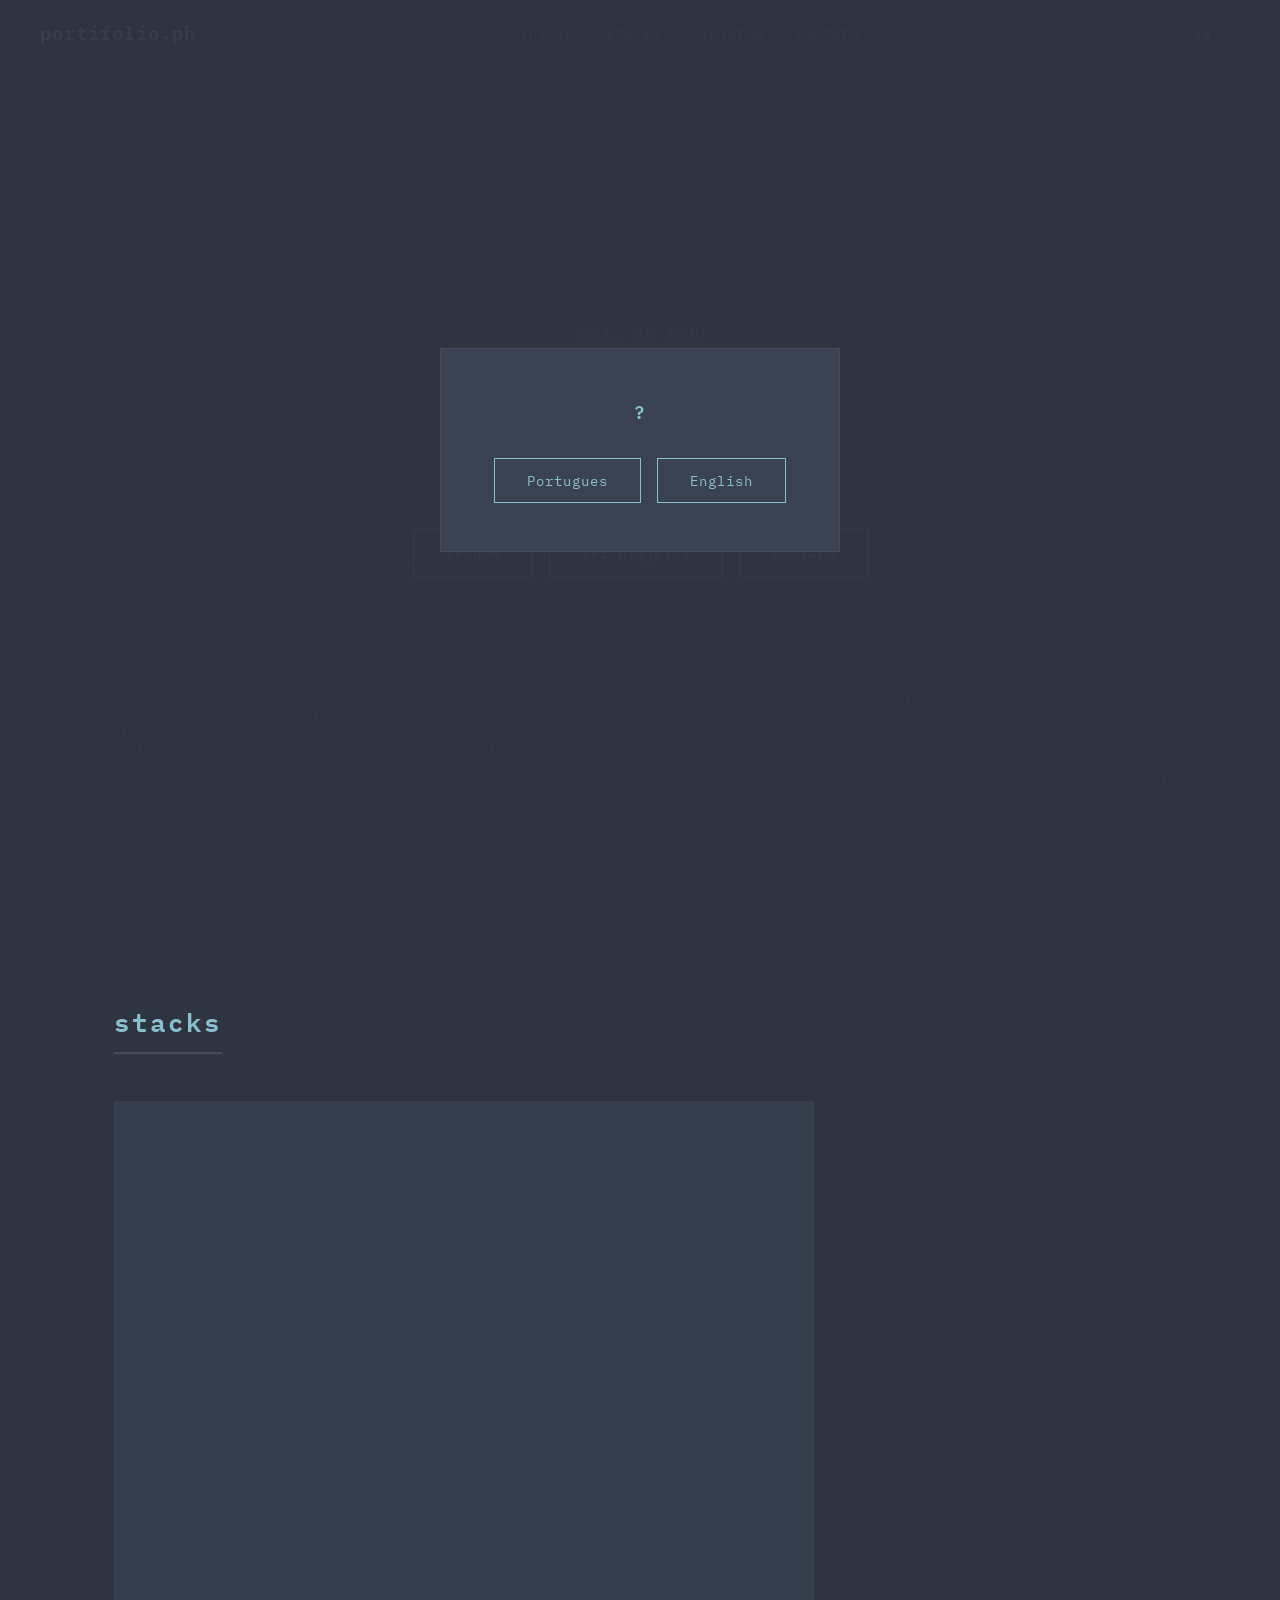
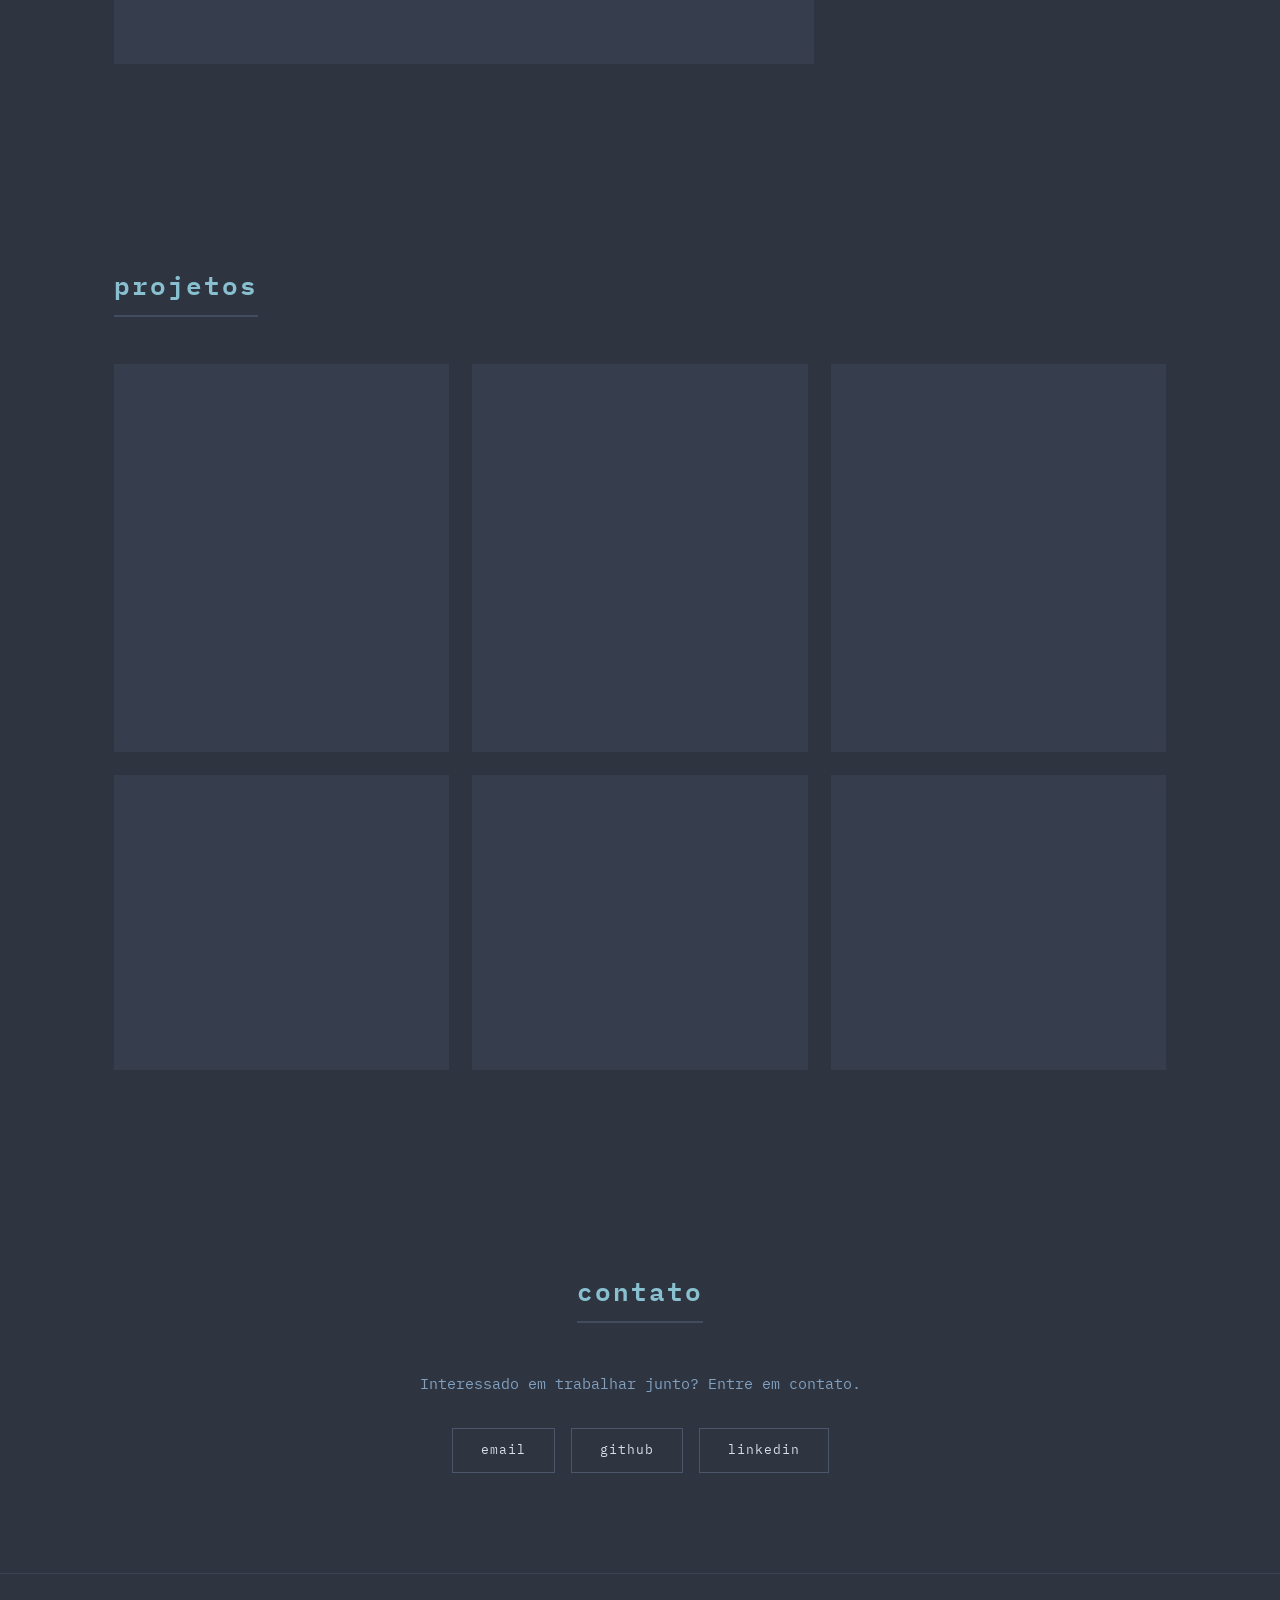
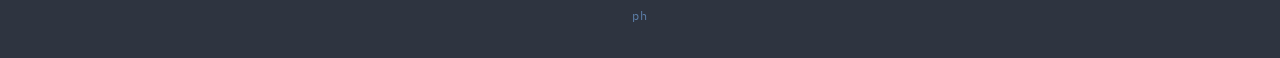
==== index.html @ a9848be0 "Primeiro Commit" ====
<!DOCTYPE html>
<html lang="pt-BR">
<head>
    <meta charset="UTF-8">
    <meta name="viewport" content="width=device-width, initial-scale=1.0">
    <link rel="icon" href="assets/iconeSite.svg" type="image/x-icon">
    <title>ph</title>

    <!-- Fonte quadrada - IBM Plex Mono -->
    <link rel="preconnect" href="https://fonts.googleapis.com">
    <link rel="preconnect" href="https://fonts.gstatic.com" crossorigin>
    <link href="https://fonts.googleapis.com/css2?family=IBM+Plex+Mono:wght@300;400;500;600;700&display=swap" rel="stylesheet">

    <!-- Font Awesome para icones -->
    <link rel="stylesheet" href="https://cdnjs.cloudflare.com/ajax/libs/font-awesome/6.4.0/css/all.min.css">

    <link rel="stylesheet" href="style/style.css">
</head>
<body>

    <!-- Popup de selecao de idioma -->
    <div class="lang-popup" id="langPopup">
        <div class="lang-popup-content">
            <h2 class="lang-popup-title">?</h2>
            <div class="lang-popup-buttons">
                <button class="lang-btn" id="langPt">Portugues</button>
                <button class="lang-btn" id="langEn">English</button>
            </div>
        </div>
    </div>

    <!-- Navegacao fixa no topo -->
    <nav class="navbar" id="navbar">
        <div class="nav-brand">portifolio.ph</div>
        <ul class="nav-links">
            <li><a href="#hero" data-i18n="navHome">Inicio</a></li>
            <li><a href="#about" data-i18n="navAbout">Stacks</a></li>
            <li><a href="#projects" data-i18n="navProjects">Projetos</a></li>
            <li><a href="#contact" data-i18n="navContact">Contato</a></li>
        </ul>
        <button class="lang-toggle" id="langToggle" aria-label="Mudar idioma">
            <span id="langToggleText">EN</span>
        </button>
        <button class="nav-toggle" id="navToggle" aria-label="Menu">
            <span></span>
            <span></span>
            <span></span>
        </button>
    </nav>

    <!-- Secao Hero / Apresentacao -->
    <section class="hero" id="hero">
        <!-- Overlay escuro que cobre apenas o hero e desaparece ao rolar -->
        <div class="hero-overlay" id="heroOverlay"></div>
        <div class="hero-content">
            <p class="hero-greeting" data-i18n="heroGreeting">Ola, eu sou</p>
            <h1 class="hero-name" data-text="Paulo Medeiros">
                <span class="hero-name-text" id="heroNameText"></span>
                <span class="hero-cursor" aria-hidden="true"></span>
            </h1>
            <p class="hero-role" data-i18n="heroRole">Desenvolvedor Full Stack</p>
            <div class="hero-actions">
                <a href="#contact" class="hero-cta" data-i18n="heroResume">Resume</a>
                <a href="#projects" class="hero-cta" data-i18n="heroProjects">Ver Projetos</a>
                <a href="#contact" class="hero-cta" data-i18n="heroContact">Contato</a>
            </div>
        </div>
    </section>

    <!-- Secao Stacks -->
    <section class="section about" id="about">
        <div class="container">
            <h2 class="section-title" data-i18n="sectionStacks">Stacks</h2>
            <div class="about-content">
                <p data-i18n="aboutText">
                    Stacks e tecnologias que domino e utilizo frequentemente em meus projetos, abrangendo desde linguagens de programacao e frameworks ate ferramentas de desenvolvimento e bancos de dados.
                </p>
                <div class="skills">
                        <div class="skill-category">
                            <h3 class="skill-category-title" data-i18n="catLanguages">Linguagens</h3>
                            <span class="skill-tag"><i class="fab fa-html5"></i> HTML</span>
                            <span class="skill-tag"><i class="fab fa-css3-alt"></i> CSS</span>
                            <span class="skill-tag"><i class="fab fa-js"></i> JavaScript</span>
                            <span class="skill-tag"><i class="fab fa-rust"></i> Rust</span>
                        </div>
                        <div class="skill-category">
                            <h3 class="skill-category-title" data-i18n="catFrameworks">Frameworks</h3>
                            <span class="skill-tag"><i class="fab fa-react"></i> React</span>
                            <span class="skill-tag"><i class="fas fa-gear"></i> Tauri</span>
                            <span class="skill-tag"><i class="fas fa-wind"></i> Tailwind CSS</span>
                        </div>
                        <div class="skill-category">
                            <h3 class="skill-category-title" data-i18n="catFeatures">Funcionalidades</h3>
                            <span class="skill-tag"><i class="fab fa-git"></i> Git</span>
                            <span class="skill-tag"><i class="fas fa-network-wired"></i> REST APIs</span>
                        </div>
                        <div class="skill-category">
                            <h3 class="skill-category-title" data-i18n="catDatabases">Databases</h3>
                            <span class="skill-tag"><i class="fas fa-database"></i> SQL</span>
                            <span class="skill-tag"><i class="fas fa-database"></i> PostgreSQL</span>
                        </div>
                </div>
            </div>
        </div>
    </section>

    <!-- Secao Projetos -->
    <section class="section projects" id="projects">
        <div class="container">
            <h2 class="section-title" data-i18n="sectionProjects">Projetos</h2>
            <div class="projects-grid" id="projectsGrid">

                <!-- Card de Projeto 1 -->
                <div class="project-card" data-category="web">
                    <div class="card-header">
                        <span class="card-icon">{ }</span>
                        <div class="card-links">
                            <a href="#" class="card-link" title="Repositorio">repo</a>
                            <a href="#" class="card-link" title="Demo">demo</a>
                        </div>
                    </div>
                    <h3 class="card-title" data-i18n="proj1Title">Projeto Alpha</h3>
                    <p class="card-description" data-i18n="proj1Desc">
                        Aplicacao web completa com autenticacao, dashboard
                        interativo e integracao com APIs externas.
                    </p>
                    <div class="card-tags">
                        <span>React</span>
                        <span>Node.js</span>
                        <span>MongoDB</span>
                    </div>
                </div>

                <!-- Card de Projeto 2 -->
                <div class="project-card" data-category="api">
                    <div class="card-header">
                        <span class="card-icon">{ }</span>
                        <div class="card-links">
                            <a href="#" class="card-link" title="Repositorio">repo</a>
                            <a href="#" class="card-link" title="Demo">demo</a>
                        </div>
                    </div>
                    <h3 class="card-title">AutoOs</h3>
                    <p class="card-description" data-i18n="proj2Desc">
                        Sistema desktop nativo desenvolvido em Tauri + React para gestão completa de assistência técnica de impressoras, incluindo controle de equipamentos, estoque de insumos, workflow de manutenção e automação de comunicação com clientes. 
                    </p>
                    <div class="card-tags">
                        <span>React</span>
                        <span>Tauri</span>
                        <span>PostgreSQL</span>
                    </div>
                </div>

                <!-- Card de Projeto 3 -->
                <div class="project-card" data-category="web">
                    <div class="card-header">
                        <span class="card-icon">{ }</span>
                        <div class="card-links">
                            <a href="#" class="card-link" title="Repositorio">repo</a>
                            <a href="#" class="card-link" title="Demo">demo</a>
                        </div>
                    </div>
                    <h3 class="card-title">AutoBo</h3>
                    <p class="card-description" data-i18n="proj3Desc">
                        Solução desktop desenvolvida em Tauri e React/TypeScript para automatização completa do ciclo de cobranças via boletos bancários, eliminando processos manuais e integrando-se diretamente com a infraestrutura bancária do Sicredi.
                    </p>
                    <div class="card-tags">
                        <span>PostgreSQL</span>
                        <span>ViaCEP</span>
                        <span>TypeScript</span>
                    </div>
                </div>

                <!-- Card de Projeto 4 -->
                <div class="project-card" data-category="tool">
                    <div class="card-header">
                        <span class="card-icon">{ }</span>
                        <div class="card-links">
                            <a href="#" class="card-link" title="Repositorio">repo</a>
                        </div>
                    </div>
                    <h3 class="card-title" data-i18n="proj4Title">Projeto Delta</h3>
                    <p class="card-description" data-i18n="proj4Desc">
                        CLI para automacao de tarefas repetitivas no
                        ambiente de desenvolvimento, com plugins extensiveis.
                    </p>
                    <div class="card-tags">
                        <span>Rust</span>
                        <span>CLI</span>
                        <span>TOML</span>
                    </div>
                </div>

                <!-- Card de Projeto 5 -->
                <div class="project-card" data-category="web">
                    <div class="card-header">
                        <span class="card-icon">{ }</span>
                        <div class="card-links">
                            <a href="#" class="card-link" title="Repositorio">repo</a>
                            <a href="#" class="card-link" title="Demo">demo</a>
                        </div>
                    </div>
                    <h3 class="card-title" data-i18n="proj5Title">Projeto Epsilon</h3>
                    <p class="card-description" data-i18n="proj5Desc">
                        Dashboard de monitoramento em tempo real com
                        graficos interativos e sistema de alertas.
                    </p>
                    <div class="card-tags">
                        <span>Vue.js</span>
                        <span>D3.js</span>
                        <span>WebSocket</span>
                    </div>
                </div>

                <!-- Card de Projeto 6 -->
                <div class="project-card" data-category="api">
                    <div class="card-header">
                        <span class="card-icon">{ }</span>
                        <div class="card-links">
                            <a href="#" class="card-link" title="Repositorio">repo</a>
                        </div>
                    </div>
                    <h3 class="card-title" data-i18n="proj6Title">Projeto Zeta</h3>
                    <p class="card-description" data-i18n="proj6Desc">
                        Microservico de processamento de imagens com
                        fila de tarefas e armazenamento em nuvem.
                    </p>
                    <div class="card-tags">
                        <span>Go</span>
                        <span>Redis</span>
                        <span>AWS S3</span>
                    </div>
                </div>

            </div>
        </div>
    </section>

    <!-- Secao Contato -->
    <section class="section contact" id="contact">
        <!-- Overlay que reaparece ao chegar na secao final -->
        <div class="contact-overlay" id="contactOverlay"></div>
        <div class="container">
            <h2 class="section-title" data-i18n="sectionContact">Contato</h2>
            <p class="contact-text" data-i18n="contactText">
                Interessado em trabalhar junto? Entre em contato.
            </p>
            <div class="contact-links">
                <a href="mailto:seuemail@email.com" class="contact-btn">Email</a>
                <a href="https://github.com/seuusuario" target="_blank" class="contact-btn">GitHub</a>
                <a href="https://linkedin.com/in/seuusuario" target="_blank" class="contact-btn">LinkedIn</a>
            </div>
        </div>
    </section>

    <!-- Rodape -->
    <footer class="footer">
        <div class="footer-overlay" id="footerOverlay"></div>
        <p data-i18n="footerText">ph</p>
    </footer>

    <script src="script/script.js"></script>
</body>
</html>
---- style/style.css ----
/* ==========================================================
   PORTFOLIO -- Estetica Nord
   Paleta de cores Nord:
     Polar Night:  #2E3440  #3B4252  #434C5E  #4C566A
     Snow Storm:   #D8DEE9  #E5E9F0  #ECEFF4
     Frost:        #8FBCBB  #88C0D0  #81A1C1  #5E81AC
     Aurora:       #BF616A  #D08770  #EBCB8B  #A3BE8C  #B48EAD
   ========================================================== */

/* ---- Reset e Base ---- */

*,
*::before,
*::after {
    margin: 0;
    padding: 0;
    box-sizing: border-box;
}

html {
    scroll-behavior: smooth;
    font-size: 16px;
}

body {
    font-family: "IBM Plex Mono", monospace;
    background-color: #2E3440;
    color: #D8DEE9;
    line-height: 1.7;
    overflow-x: hidden;

    /* Imagem de montanha como fundo fixo */
    background-image: url("../assets/montanha.jpeg");
    background-size: cover;
    background-position: center;
    background-attachment: fixed;
    background-repeat: no-repeat;
}

/* ---- Popup de Selecao de Idioma ---- */

.lang-popup {
    position: fixed;
    top: 0;
    left: 0;
    width: 100%;
    height: 100%;
    background-color: rgba(46, 52, 64, 0.95);
    z-index: 1000;
    display: flex;
    align-items: center;
    justify-content: center;
    opacity: 1;
    transition: opacity 0.4s ease;
}

.lang-popup.hidden {
    opacity: 0;
    pointer-events: none;
}

.lang-popup-content {
    background-color: #3B4252;
    border: 1px solid #434C5E;
    padding: 48px;
    text-align: center;
    max-width: 400px;
    width: 90%;
}

.lang-popup-title {
    font-size: 1.1rem;
    font-weight: 600;
    color: #88C0D0;
    margin-bottom: 32px;
    letter-spacing: 1px;
}

.lang-popup-buttons {
    display: flex;
    gap: 16px;
    justify-content: center;
    flex-wrap: wrap;
}

.lang-btn {
    padding: 12px 32px;
    border: 1px solid #88C0D0;
    background-color: transparent;
    color: #88C0D0;
    font-family: "IBM Plex Mono", monospace;
    font-size: 0.9rem;
    letter-spacing: 1px;
    cursor: pointer;
    transition: background-color 0.3s ease, color 0.3s ease;
}

.lang-btn:hover {
    background-color: #88C0D0;
    color: #2E3440;
}


/* ---- Utilitarios ---- */

.container {
    max-width: 1100px;
    margin: 0 auto;
    padding: 0 24px;
}

.section {
    position: relative;
    z-index: 1;
    padding: 100px 0;
}

.section-title {
    font-size: 1.6rem;
    font-weight: 600;
    color: #88C0D0;
    margin-bottom: 48px;
    text-transform: lowercase;
    letter-spacing: 2px;
    border-bottom: 2px solid #434C5E;
    display: inline-block;
    padding-bottom: 8px;
}

/* ---- Navbar ---- */

.navbar {
    position: fixed;
    top: 0;
    left: 0;
    width: 100%;
    z-index: 100;
    display: flex;
    align-items: center;
    justify-content: space-between;
    padding: 16px 40px;
    background-color: rgba(46, 52, 64, 0.92);
    backdrop-filter: blur(8px);
    border-bottom: 1px solid #3B4252;
    transition: padding 0.3s ease, background-color 0.3s ease;
}

/* Estado compacto ao rolar a pagina */
.navbar.scrolled {
    padding: 10px 40px;
    background-color: rgba(46, 52, 64, 0.98);
}

.nav-brand {
    font-size: 1.2rem;
    font-weight: 700;
    color: #ECEFF4;
    letter-spacing: 1px;
}

.nav-links {
    list-style: none;
    display: flex;
    gap: 32px;
}

.nav-links a {
    text-decoration: none;
    color: #81A1C1;
    font-size: 0.85rem;
    font-weight: 400;
    letter-spacing: 1px;
    text-transform: lowercase;
    transition: color 0.3s ease;
    position: relative;
}

/* Barra inferior ao passar o mouse */
.nav-links a::after {
    content: "";
    position: absolute;
    bottom: -4px;
    left: 0;
    width: 0;
    height: 2px;
    background-color: #88C0D0;
    transition: width 0.3s ease;
}

.nav-links a:hover {
    color: #88C0D0;
}

.nav-links a:hover::after {
    width: 100%;
}

/* Botao de troca de idioma na navbar */
.lang-toggle {
    padding: 6px 12px;
    border: 1px solid #4C566A;
    background-color: transparent;
    color: #81A1C1;
    font-family: "IBM Plex Mono", monospace;
    font-size: 0.75rem;
    font-weight: 600;
    letter-spacing: 1px;
    cursor: pointer;
    transition: border-color 0.3s ease, color 0.3s ease;
    margin-right: 16px;
}

.lang-toggle:hover {
    border-color: #88C0D0;
    color: #88C0D0;
}

/* Botao hamburguer para mobile */
.nav-toggle {
    display: none;
    flex-direction: column;
    gap: 5px;
    background: none;
    border: none;
    cursor: pointer;
    padding: 4px;
}

.nav-toggle span {
    width: 24px;
    height: 2px;
    background-color: #D8DEE9;
    transition: transform 0.3s ease, opacity 0.3s ease;
}

/* Animacao do botao hamburguer quando aberto */
.nav-toggle.active span:nth-child(1) {
    transform: translateY(7px) rotate(45deg);
}

.nav-toggle.active span:nth-child(2) {
    opacity: 0;
}

.nav-toggle.active span:nth-child(3) {
    transform: translateY(-7px) rotate(-45deg);
}

/* ---- Hero ---- */

.hero {
    position: relative;
    z-index: 1;
    min-height: 100vh;
    display: flex;
    align-items: center;
    justify-content: center;
    text-align: center;
    padding: 0 24px;
}

/* Overlay escuro apenas sobre a secao hero */
.hero-overlay {
    position: absolute;
    top: 0;
    left: 0;
    width: 100%;
    height: 100%;
    background-color: rgba(46, 52, 64, 0.75);
    z-index: 0;
    pointer-events: none;
    transition: opacity 0.5s ease;
}

.hero-content {
    position: relative;
    z-index: 1;
    max-width: 700px;
}

.hero-greeting {
    font-size: 0.9rem;
    color: #81A1C1;
    letter-spacing: 3px;
    text-transform: uppercase;
    margin-bottom: 12px;
}

.hero-name {
    font-size: 3.2rem;
    font-weight: 700;
    color: #88C0D0;
    margin-bottom: 16px;
    letter-spacing: -1px;
    display: inline-flex;
    align-items: center;
    gap: 8px;
    justify-content: center;
    width: 100%;
}

.hero-name-text {
    display: inline-block;
    white-space: nowrap;
}

/* Cursor estilo terminal */
.hero-cursor {
    display: inline-block;
    width: 10px;
    height: 1.2em;
    background-color: #88C0D0;
    animation: cursor-blink 1s steps(1) infinite;
}

@keyframes cursor-blink {
    0%,
    49% {
        opacity: 1;
    }
    50%,
    100% {
        opacity: 0;
    }
}

.hero-role {
    font-size: 1rem;
    color: #5E81AC;
    margin-bottom: 40px;
    letter-spacing: 1px;
}

.hero-cta {
    display: inline-block;
    padding: 12px 32px;
    border: 1px solid #88C0D0;
    color: #88C0D0;
    text-decoration: none;
    font-family: "IBM Plex Mono", monospace;
    font-size: 0.85rem;
    letter-spacing: 1px;
    text-transform: lowercase;
    transition: background-color 0.3s ease, color 0.3s ease;
}

.hero-cta:hover {
    background-color: #88C0D0;
    color: #2E3440;
}

.hero-actions {
    display: inline-flex;
    gap: 16px;
    justify-content: center;
    flex-wrap: wrap;
}

/* ---- Sobre ---- */

.about-content {
    max-width: 700px;
    background-color: rgba(59, 66, 82, 0.7);
    border: 1px solid #434C5E;
    padding: 32px;
    backdrop-filter: blur(4px);
}

.about-content p {
    font-size: 0.95rem;
    color: #81A1C1;
    margin-bottom: 32px;
    line-height: 1.9;
    text-shadow: 0 1px 4px rgba(0, 0, 0, 0.6);
}

.skills {
    display: grid;
    grid-template-columns: repeat(auto-fit, minmax(200px, 1fr));
    gap: 24px;
}

.skill-category {
    display: flex;
    flex-direction: column;
    gap: 12px;
}

.skill-category-title {
    font-size: 0.95rem;
    font-weight: 600;
    color: #88C0D0;
    letter-spacing: 1px;
    text-transform: lowercase;
    border-bottom: 1px solid #434C5E;
    padding-bottom: 8px;
}

.skill-tag {
    display: inline-flex;
    align-items: center;
    gap: 8px;
    padding: 6px 12px;
    background-color: #3B4252;
    color: #8FBCBB;
    font-size: 0.78rem;
    font-family: "IBM Plex Mono", monospace;
    letter-spacing: 0.5px;
    border: 1px solid #434C5E;
    width: fit-content;
}

.skill-tag i {
    font-size: 1rem;
    color: #88C0D0;
}

/* ---- Cards de Projeto ---- */

.projects-grid {
    display: grid;
    grid-template-columns: repeat(auto-fill, minmax(320px, 1fr));
    gap: 24px;
}

.project-card {
    background-color: rgba(59, 66, 82, 0.7);
    border: 1px solid #434C5E;
    padding: 28px;
    display: flex;
    flex-direction: column;
    gap: 16px;
    transition: transform 0.3s ease, border-color 0.3s ease;
    backdrop-filter: blur(4px);
}

.project-card:hover {
    transform: translateY(-4px);
    border-color: #88C0D0;
}

.card-header {
    display: flex;
    justify-content: space-between;
    align-items: center;
}

.card-icon {
    font-size: 1.4rem;
    color: #88C0D0;
    font-weight: 300;
}

.card-links {
    display: flex;
    gap: 16px;
}

.card-link {
    color: #D8DEE9;
    text-decoration: none;
    font-size: 0.75rem;
    letter-spacing: 1px;
    text-transform: lowercase;
    transition: color 0.3s ease;
}

.card-link:hover {
    color: #88C0D0;
}

.card-title {
    font-size: 1.1rem;
    font-weight: 600;
    color: #88C0D0;
}

.card-description {
    font-size: 0.85rem;
    color: #81A1C1;
    line-height: 1.7;
    flex-grow: 1;
}

.card-tags {
    display: flex;
    flex-wrap: wrap;
    gap: 8px;
    margin-top: 8px;
}

.card-tags span {
    font-size: 0.72rem;
    color: #8FBCBB;
    font-family: "IBM Plex Mono", monospace;
    letter-spacing: 0.5px;
}

/* Separador entre tags */
.card-tags span:not(:last-child)::after {
    content: " /";
    color: #4C566A;
}

/* ---- Contato ---- */

.contact {
    text-align: center;
    position: relative;
}

/* Overlay escuro que reaparece na secao de contato */
.contact-overlay {
    position: absolute;
    top: 0;
    left: 0;
    width: 100%;
    height: 100%;
    background-color: rgba(46, 52, 64, 0.75);
    z-index: 0;
    pointer-events: none;
    opacity: 0;
    transition: opacity 0.5s ease;
}

.contact .container {
    position: relative;
    z-index: 1;
}

.contact-text {
    font-size: 0.95rem;
    color: #81A1C1;
    margin-bottom: 32px;
}

.contact-links {
    display: flex;
    justify-content: center;
    gap: 16px;
    flex-wrap: wrap;
}

.contact-btn {
    display: inline-block;
    padding: 10px 28px;
    border: 1px solid #4C566A;
    color: #D8DEE9;
    text-decoration: none;
    font-family: "IBM Plex Mono", monospace;
    font-size: 0.82rem;
    letter-spacing: 1px;
    text-transform: lowercase;
    transition: border-color 0.3s ease, color 0.3s ease;
}

.contact-btn:hover {
    border-color: #88C0D0;
    color: #88C0D0;
}

/* ---- Rodape ---- */

.footer {
    position: relative;
    z-index: 1;
    text-align: center;
    padding: 32px 24px;
    border-top: 1px solid #3B4252;
    font-size: 0.75rem;
    color: #5E81AC;
    letter-spacing: 1px;
}

/* Overlay no rodape vinculado ao mesmo efeito da secao contato */
.footer-overlay {
    position: absolute;
    top: 0;
    left: 0;
    width: 100%;
    height: 100%;
    background-color: rgba(46, 52, 64, 0.75);
    z-index: 0;
    pointer-events: none;
    opacity: 0;
    transition: opacity 0.5s ease;
}

.footer p {
    position: relative;
    z-index: 1;
}

/* ---- Animacao de entrada dos elementos ---- */

.fade-in {
    opacity: 0;
    transform: translateY(20px);
    transition: opacity 0.6s ease, transform 0.6s ease;
}

.fade-in.visible {
    opacity: 1;
    transform: translateY(0);
}

/* ---- Responsivo ---- */

@media (max-width: 768px) {

    .nav-links {
        position: fixed;
        top: 0;
        right: -100%;
        width: 260px;
        height: 100vh;
        background-color: #2E3440;
        flex-direction: column;
        justify-content: center;
        align-items: center;
        gap: 40px;
        border-left: 1px solid #3B4252;
        transition: right 0.3s ease;
    }

    /* Menu mobile aberto */
    .nav-links.open {
        right: 0;
    }

    .nav-toggle {
        display: flex;
    }

    .hero-name {
        font-size: 2.2rem;
    }

    .projects-grid {
        grid-template-columns: 1fr;
    }
}

@media (max-width: 480px) {

    .hero-name {
        font-size: 1.8rem;
    }

    .section {
        padding: 72px 0;
    }

    .navbar {
        padding: 14px 20px;
    }
}
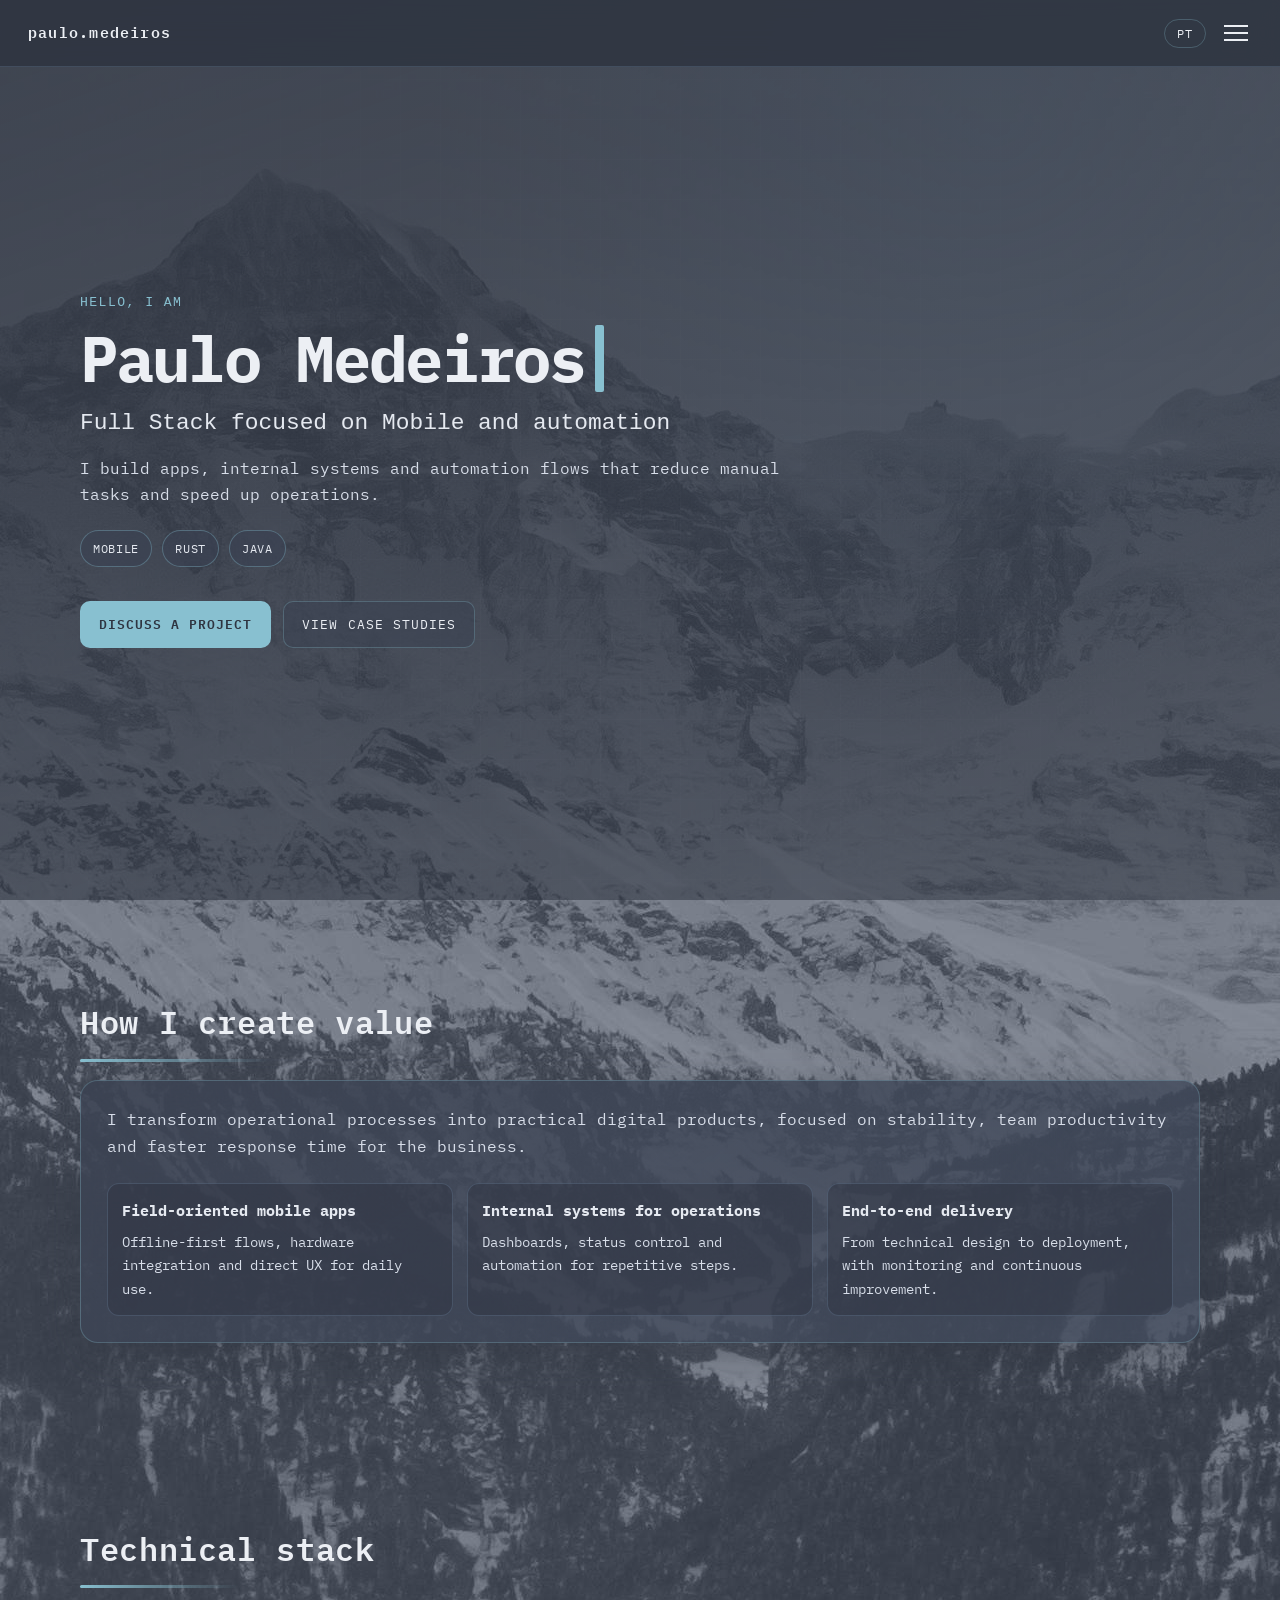
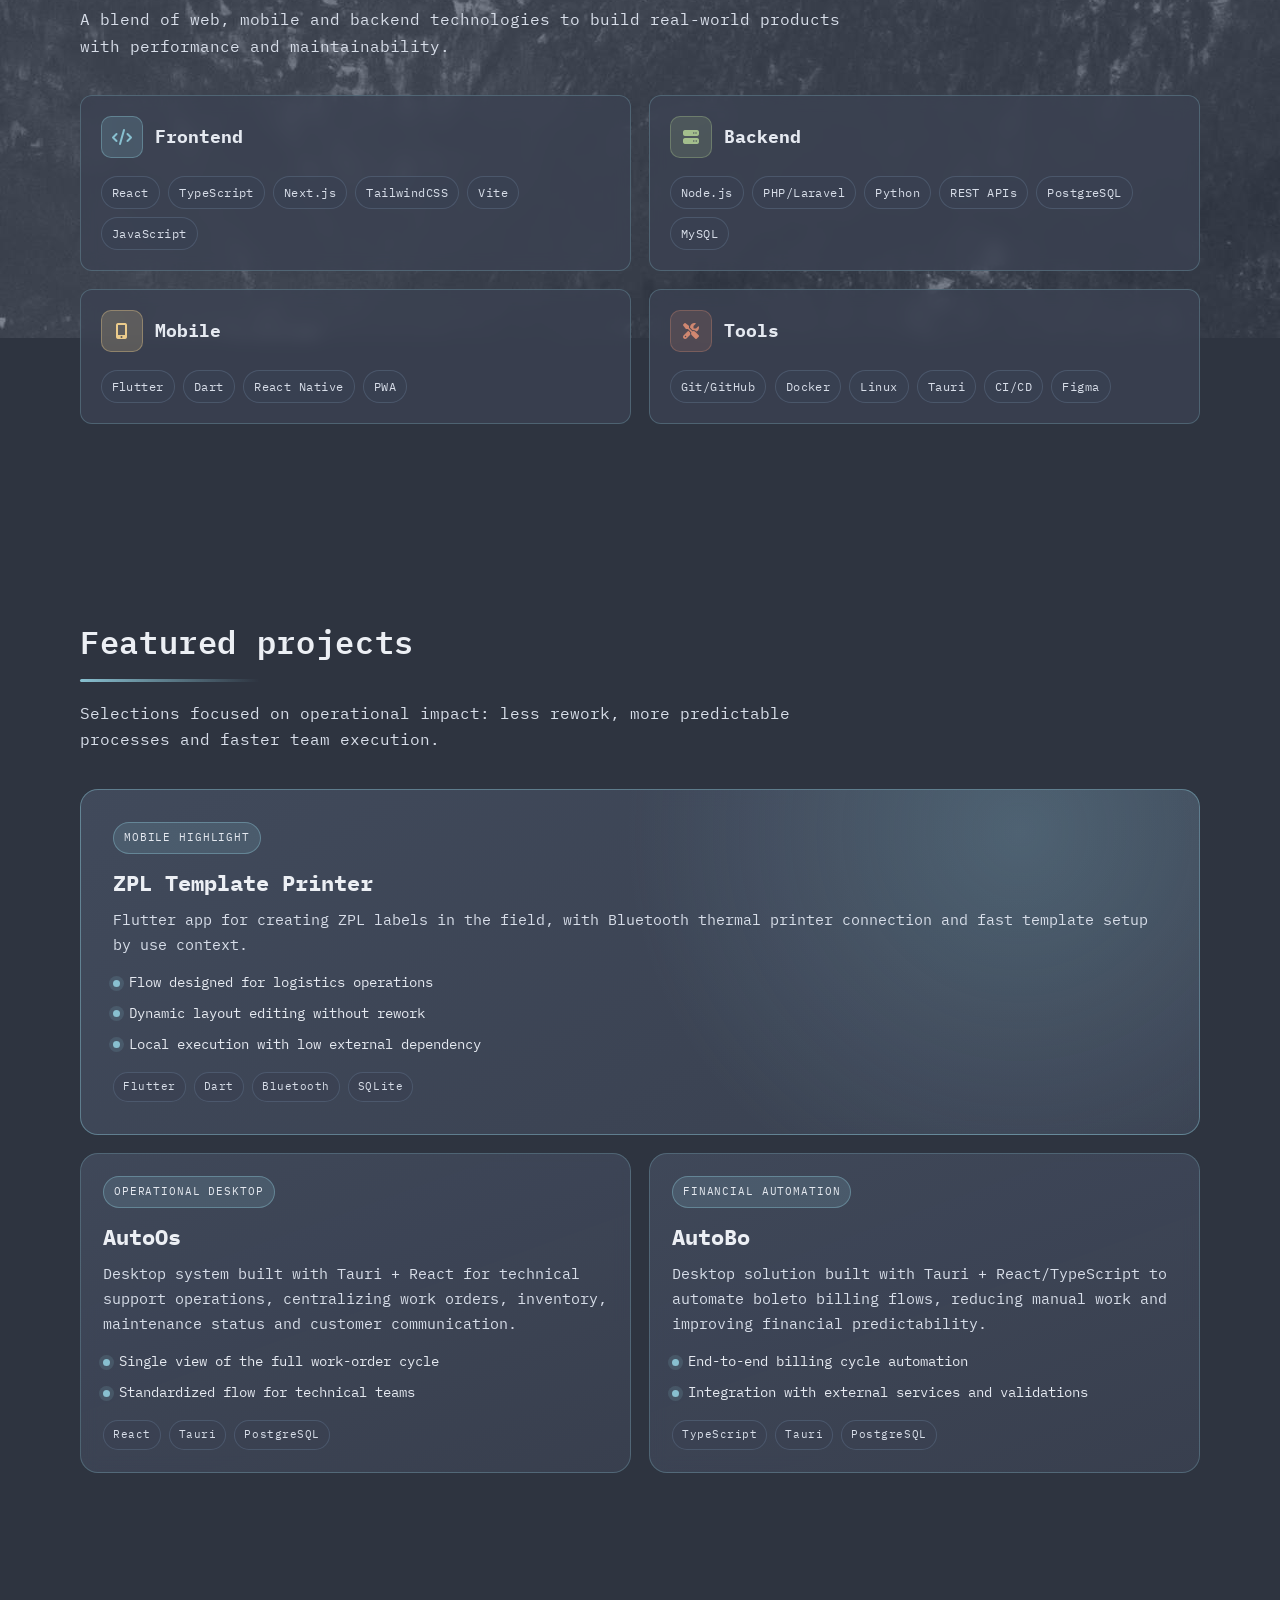
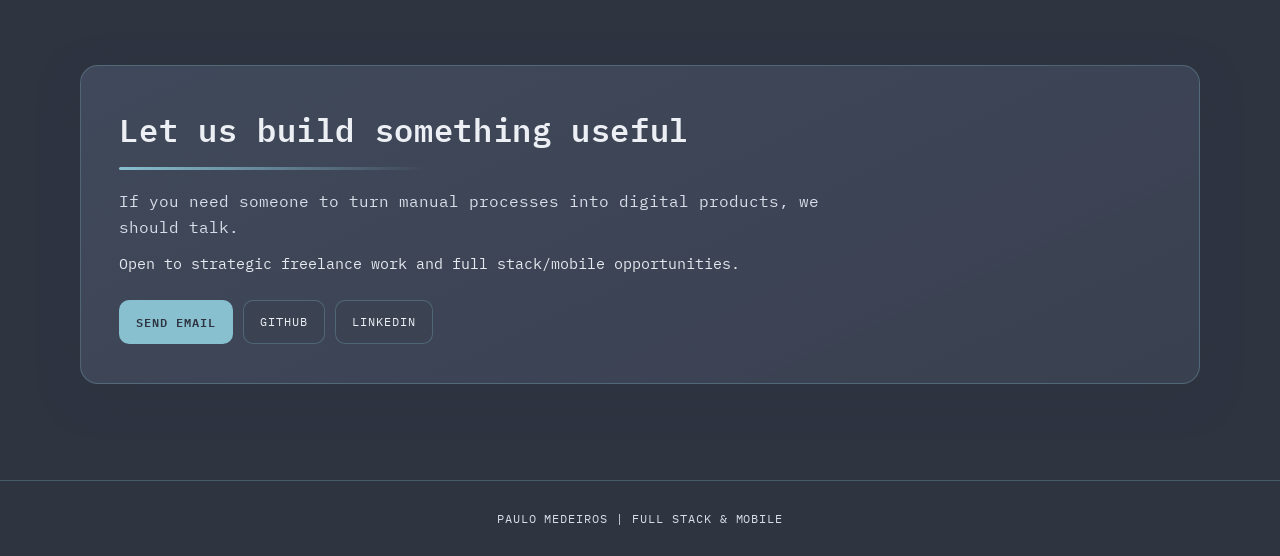
==== commit 69e9fa56: "repaginada" ====
--- a/index.html
+++ b/index.html
@@ -4,259 +4,292 @@
     <meta charset="UTF-8">
     <meta name="viewport" content="width=device-width, initial-scale=1.0">
     <link rel="icon" href="assets/iconeSite.svg" type="image/x-icon">
-    <title>ph</title>
-
-    <!-- Fonte quadrada - IBM Plex Mono -->
+    <title>ph.dev</title>
+
     <link rel="preconnect" href="https://fonts.googleapis.com">
     <link rel="preconnect" href="https://fonts.gstatic.com" crossorigin>
     <link href="https://fonts.googleapis.com/css2?family=IBM+Plex+Mono:wght@300;400;500;600;700&display=swap" rel="stylesheet">
 
-    <!-- Font Awesome para icones -->
     <link rel="stylesheet" href="https://cdnjs.cloudflare.com/ajax/libs/font-awesome/6.4.0/css/all.min.css">
-
     <link rel="stylesheet" href="style/style.css">
 </head>
 <body>
 
-    <!-- Popup de selecao de idioma -->
-    <div class="lang-popup" id="langPopup">
-        <div class="lang-popup-content">
-            <h2 class="lang-popup-title">?</h2>
-            <div class="lang-popup-buttons">
-                <button class="lang-btn" id="langPt">Portugues</button>
-                <button class="lang-btn" id="langEn">English</button>
-            </div>
-        </div>
-    </div>
-
-    <!-- Navegacao fixa no topo -->
     <nav class="navbar" id="navbar">
-        <div class="nav-brand">portifolio.ph</div>
-        <ul class="nav-links">
-            <li><a href="#hero" data-i18n="navHome">Inicio</a></li>
-            <li><a href="#about" data-i18n="navAbout">Stacks</a></li>
+        <div class="nav-brand">paulo.medeiros</div>
+        <ul class="nav-links" id="mainNavLinks">
+            <li><a href="#hero" data-i18n="navHome">Início</a></li>
+            <li><a href="#about" data-i18n="navAbout">Sobre</a></li>
+            <li><a href="#skills" data-i18n="navSkills">Habilidades</a></li>
             <li><a href="#projects" data-i18n="navProjects">Projetos</a></li>
             <li><a href="#contact" data-i18n="navContact">Contato</a></li>
         </ul>
-        <button class="lang-toggle" id="langToggle" aria-label="Mudar idioma">
+        <button class="lang-toggle" id="langToggle" aria-label="Mudar idioma" data-i18n-aria-label="langToggleLabel">
             <span id="langToggleText">EN</span>
         </button>
-        <button class="nav-toggle" id="navToggle" aria-label="Menu">
+        <button class="nav-toggle" id="navToggle" aria-label="Menu" data-i18n-aria-label="navToggleLabel" aria-expanded="false" aria-controls="mainNavLinks">
             <span></span>
             <span></span>
             <span></span>
         </button>
     </nav>
 
-    <!-- Secao Hero / Apresentacao -->
     <section class="hero" id="hero">
-        <!-- Overlay escuro que cobre apenas o hero e desaparece ao rolar -->
         <div class="hero-overlay" id="heroOverlay"></div>
-        <div class="hero-content">
-            <p class="hero-greeting" data-i18n="heroGreeting">Ola, eu sou</p>
-            <h1 class="hero-name" data-text="Paulo Medeiros">
-                <span class="hero-name-text" id="heroNameText"></span>
-                <span class="hero-cursor" aria-hidden="true"></span>
-            </h1>
-            <p class="hero-role" data-i18n="heroRole">Desenvolvedor Full Stack</p>
-            <div class="hero-actions">
-                <a href="#contact" class="hero-cta" data-i18n="heroResume">Resume</a>
-                <a href="#projects" class="hero-cta" data-i18n="heroProjects">Ver Projetos</a>
-                <a href="#contact" class="hero-cta" data-i18n="heroContact">Contato</a>
-            </div>
-        </div>
-    </section>
-
-    <!-- Secao Stacks -->
+        <div class="container">
+            <div class="hero-content">
+                <p class="hero-greeting" data-i18n="heroGreeting">Olá, eu sou</p>
+                <h1 class="hero-name" data-text="Paulo Medeiros">
+                    <span class="hero-name-text" id="heroNameText"></span>
+                    <span class="hero-cursor" aria-hidden="true"></span>
+                </h1>
+                <p class="hero-role" data-i18n="heroRole">Full Stack com foco em Mobile e automação</p>
+                <p class="hero-pitch" data-i18n="heroPitch">
+                    Desenvolvimento de aplicativos, sistemas internos e fluxos de automação que reduzem tarefas manuais e aceleram a operação.
+                </p>
+                <div class="hero-chips">
+                    <span class="hero-chip">Mobile</span>
+                    <span class="hero-chip">Rust</span>
+                    <span class="hero-chip">Java</span>
+                </div>
+                <div class="hero-actions">
+                    <a href="#contact" class="hero-cta hero-cta-primary" data-i18n="heroPrimaryCta">Fale comigo</a>
+                    <a href="#projects" class="hero-cta hero-cta-secondary" data-i18n="heroProjects">Ver Projetos</a>
+                </div>
+            </div>
+        </div>
+    </section>
+
     <section class="section about" id="about">
         <div class="container">
-            <h2 class="section-title" data-i18n="sectionStacks">Stacks</h2>
+            <h2 class="section-title" data-i18n="aboutTitle">Como eu gero valor</h2>
             <div class="about-content">
                 <p data-i18n="aboutText">
-                    Stacks e tecnologias que domino e utilizo frequentemente em meus projetos, abrangendo desde linguagens de programacao e frameworks ate ferramentas de desenvolvimento e bancos de dados.
-                </p>
-                <div class="skills">
-                        <div class="skill-category">
-                            <h3 class="skill-category-title" data-i18n="catLanguages">Linguagens</h3>
-                            <span class="skill-tag"><i class="fab fa-html5"></i> HTML</span>
-                            <span class="skill-tag"><i class="fab fa-css3-alt"></i> CSS</span>
-                            <span class="skill-tag"><i class="fab fa-js"></i> JavaScript</span>
-                            <span class="skill-tag"><i class="fab fa-rust"></i> Rust</span>
-                        </div>
-                        <div class="skill-category">
-                            <h3 class="skill-category-title" data-i18n="catFrameworks">Frameworks</h3>
-                            <span class="skill-tag"><i class="fab fa-react"></i> React</span>
-                            <span class="skill-tag"><i class="fas fa-gear"></i> Tauri</span>
-                            <span class="skill-tag"><i class="fas fa-wind"></i> Tailwind CSS</span>
-                        </div>
-                        <div class="skill-category">
-                            <h3 class="skill-category-title" data-i18n="catFeatures">Funcionalidades</h3>
-                            <span class="skill-tag"><i class="fab fa-git"></i> Git</span>
-                            <span class="skill-tag"><i class="fas fa-network-wired"></i> REST APIs</span>
-                        </div>
-                        <div class="skill-category">
-                            <h3 class="skill-category-title" data-i18n="catDatabases">Databases</h3>
-                            <span class="skill-tag"><i class="fas fa-database"></i> SQL</span>
-                            <span class="skill-tag"><i class="fas fa-database"></i> PostgreSQL</span>
-                        </div>
-                </div>
-            </div>
-        </div>
-    </section>
-
-    <!-- Secao Projetos -->
+                    Traduzo processos operacionais em produtos digitais práticos, com foco em estabilidade, produtividade da equipe e tempo de resposta menor para o negócio.
+                </p>
+                <div class="about-kpis">
+                    <article class="about-kpi">
+                        <h3 data-i18n="aboutPillar1Title">Apps mobile orientados a campo</h3>
+                        <p data-i18n="aboutPillar1Desc">Fluxos offline, integração com hardware e UX direta para uso diário.</p>
+                    </article>
+                    <article class="about-kpi">
+                        <h3 data-i18n="aboutPillar2Title">Sistemas internos para operação</h3>
+                        <p data-i18n="aboutPillar2Desc">Painel, controle de status e automação de etapas repetitivas.</p>
+                    </article>
+                    <article class="about-kpi">
+                        <h3 data-i18n="aboutPillar3Title">Entrega ponta a ponta</h3>
+                        <p data-i18n="aboutPillar3Desc">Do desenho técnico até deploy, com monitoramento e evolução contínua.</p>
+                    </article>
+                </div>
+            </div>
+        </div>
+    </section>
+
+    <section class="section skills" id="skills">
+        <div class="container">
+            <h2 class="section-title" data-i18n="skillsTitle">Stack técnica</h2>
+            <p class="section-intro" data-i18n="skillsIntro">
+                Combinação de stack web, mobile e backend para construir produtos de uso real, com performance e manutenção simples.
+            </p>
+
+            <div class="skills-grid" id="skillsGrid">
+                <div class="skill-card" data-category="frontend">
+                    <div class="skill-card-header">
+                        <div class="skill-card-icon frontend-icon">
+                            <i class="fas fa-code"></i>
+                        </div>
+                        <h3 class="skill-card-title" data-i18n="skillFrontend">Frontend</h3>
+                    </div>
+                    <div class="skill-card-content">
+                        <div class="skill-tags">
+                            <span class="skill-tag-badge">React</span>
+                            <span class="skill-tag-badge">TypeScript</span>
+                            <span class="skill-tag-badge">Next.js</span>
+                            <span class="skill-tag-badge">TailwindCSS</span>
+                            <span class="skill-tag-badge">Vite</span>
+                            <span class="skill-tag-badge">JavaScript</span>
+                        </div>
+                    </div>
+                </div>
+
+                <div class="skill-card" data-category="backend">
+                    <div class="skill-card-header">
+                        <div class="skill-card-icon backend-icon">
+                            <i class="fas fa-server"></i>
+                        </div>
+                        <h3 class="skill-card-title" data-i18n="skillBackend">Backend</h3>
+                    </div>
+                    <div class="skill-card-content">
+                        <div class="skill-tags">
+                            <span class="skill-tag-badge">Node.js</span>
+                            <span class="skill-tag-badge">PHP/Laravel</span>
+                            <span class="skill-tag-badge">Python</span>
+                            <span class="skill-tag-badge">REST APIs</span>
+                            <span class="skill-tag-badge">PostgreSQL</span>
+                            <span class="skill-tag-badge">MySQL</span>
+                        </div>
+                    </div>
+                </div>
+
+                <div class="skill-card" data-category="mobile">
+                    <div class="skill-card-header">
+                        <div class="skill-card-icon mobile-icon">
+                            <i class="fas fa-mobile-alt"></i>
+                        </div>
+                        <h3 class="skill-card-title" data-i18n="skillMobile">Mobile</h3>
+                    </div>
+                    <div class="skill-card-content">
+                        <div class="skill-tags">
+                            <span class="skill-tag-badge">Flutter</span>
+                            <span class="skill-tag-badge">Dart</span>
+                            <span class="skill-tag-badge">React Native</span>
+                            <span class="skill-tag-badge">PWA</span>
+                        </div>
+                    </div>
+                </div>
+
+                <div class="skill-card" data-category="tools">
+                    <div class="skill-card-header">
+                        <div class="skill-card-icon tools-icon">
+                            <i class="fas fa-tools"></i>
+                        </div>
+                        <h3 class="skill-card-title" data-i18n="skillTools">Ferramentas</h3>
+                    </div>
+                    <div class="skill-card-content">
+                        <div class="skill-tags">
+                            <span class="skill-tag-badge">Git/GitHub</span>
+                            <span class="skill-tag-badge">Docker</span>
+                            <span class="skill-tag-badge">Linux</span>
+                            <span class="skill-tag-badge">Tauri</span>
+                            <span class="skill-tag-badge">CI/CD</span>
+                            <span class="skill-tag-badge">Figma</span>
+                        </div>
+                    </div>
+                </div>
+            </div>
+        </div>
+    </section>
+
     <section class="section projects" id="projects">
         <div class="container">
-            <h2 class="section-title" data-i18n="sectionProjects">Projetos</h2>
+            <h2 class="section-title" data-i18n="sectionProjects">Projetos em destaque</h2>
+            <p class="section-intro" data-i18n="projectsIntro">
+                Seleções com foco em impacto operacional: menos retrabalho, processos previsíveis e ganho de velocidade para o time.
+            </p>
             <div class="projects-grid" id="projectsGrid">
 
-                <!-- Card de Projeto 1 -->
-                <div class="project-card" data-category="web">
+                <article class="project-card project-card-featured" data-category="mobile" data-repo-url="https://github.com/ph66ng2" data-image="assets/montanha.jpeg" data-video-id="">
                     <div class="card-header">
-                        <span class="card-icon">{ }</span>
-                        <div class="card-links">
-                            <a href="#" class="card-link" title="Repositorio">repo</a>
-                            <a href="#" class="card-link" title="Demo">demo</a>
-                        </div>
-                    </div>
-                    <h3 class="card-title" data-i18n="proj1Title">Projeto Alpha</h3>
+                        <span class="card-badge" data-i18n="proj1Badge">Destaque mobile</span>
+                    </div>
+                    <h3 class="card-title" data-i18n="proj1Title">ZPL Template Printer</h3>
                     <p class="card-description" data-i18n="proj1Desc">
-                        Aplicacao web completa com autenticacao, dashboard
-                        interativo e integracao com APIs externas.
+                        Aplicativo Flutter para criação de etiquetas ZPL em campo, com conexão Bluetooth em impressoras térmicas e configuração rápida de modelos por contexto de uso.
                     </p>
+                    <ul class="card-highlights">
+                        <li data-i18n="proj1Highlight1">Fluxo focado em operação logística</li>
+                        <li data-i18n="proj1Highlight2">Edição dinâmica de layout sem retrabalho</li>
+                        <li data-i18n="proj1Highlight3">Execução local com baixa dependência externa</li>
+                    </ul>
                     <div class="card-tags">
-                        <span>React</span>
-                        <span>Node.js</span>
-                        <span>MongoDB</span>
-                    </div>
-                </div>
-
-                <!-- Card de Projeto 2 -->
-                <div class="project-card" data-category="api">
+                        <span>Flutter</span>
+                        <span>Dart</span>
+                        <span>Bluetooth</span>
+                        <span>SQLite</span>
+                    </div>
+                </article>
+
+                <article class="project-card" data-category="desktop" data-repo-url="https://github.com/ph66ng2" data-image="assets/montanha.jpeg" data-video-id="">
                     <div class="card-header">
-                        <span class="card-icon">{ }</span>
-                        <div class="card-links">
-                            <a href="#" class="card-link" title="Repositorio">repo</a>
-                            <a href="#" class="card-link" title="Demo">demo</a>
-                        </div>
-                    </div>
-                    <h3 class="card-title">AutoOs</h3>
+                        <span class="card-badge" data-i18n="proj2Badge">Desktop operacional</span>
+                    </div>
+                    <h3 class="card-title" data-i18n="proj2Title">AutoOs</h3>
                     <p class="card-description" data-i18n="proj2Desc">
-                        Sistema desktop nativo desenvolvido em Tauri + React para gestão completa de assistência técnica de impressoras, incluindo controle de equipamentos, estoque de insumos, workflow de manutenção e automação de comunicação com clientes. 
+                        Sistema desktop em Tauri + React para assistência técnica, consolidando abertura de ordens, controle de itens, status de manutenção e comunicação com clientes.
                     </p>
+                    <ul class="card-highlights">
+                        <li data-i18n="proj2Highlight1">Visão única de todo o ciclo da OS</li>
+                        <li data-i18n="proj2Highlight2">Fluxo padronizado para equipe técnica</li>
+                    </ul>
                     <div class="card-tags">
                         <span>React</span>
                         <span>Tauri</span>
                         <span>PostgreSQL</span>
                     </div>
-                </div>
-
-                <!-- Card de Projeto 3 -->
-                <div class="project-card" data-category="web">
+                </article>
+
+                <article class="project-card" data-category="desktop" data-repo-url="https://github.com/ph66ng2" data-image="assets/montanha.jpeg" data-video-id="">
                     <div class="card-header">
-                        <span class="card-icon">{ }</span>
-                        <div class="card-links">
-                            <a href="#" class="card-link" title="Repositorio">repo</a>
-                            <a href="#" class="card-link" title="Demo">demo</a>
-                        </div>
-                    </div>
-                    <h3 class="card-title">AutoBo</h3>
+                        <span class="card-badge" data-i18n="proj3Badge">Automação financeira</span>
+                    </div>
+                    <h3 class="card-title" data-i18n="proj3Title">AutoBo</h3>
                     <p class="card-description" data-i18n="proj3Desc">
-                        Solução desktop desenvolvida em Tauri e React/TypeScript para automatização completa do ciclo de cobranças via boletos bancários, eliminando processos manuais e integrando-se diretamente com a infraestrutura bancária do Sicredi.
+                        Solução desktop em Tauri + React/TypeScript para automatização de cobranças via boletos, reduzindo etapas manuais e melhorando previsibilidade financeira.
                     </p>
+                    <ul class="card-highlights">
+                        <li data-i18n="proj3Highlight1">Automação ponta a ponta do ciclo de cobrança</li>
+                        <li data-i18n="proj3Highlight2">Integração com serviços externos e validações</li>
+                    </ul>
                     <div class="card-tags">
+                        <span>TypeScript</span>
+                        <span>Tauri</span>
                         <span>PostgreSQL</span>
-                        <span>ViaCEP</span>
-                        <span>TypeScript</span>
-                    </div>
-                </div>
-
-                <!-- Card de Projeto 4 -->
-                <div class="project-card" data-category="tool">
-                    <div class="card-header">
-                        <span class="card-icon">{ }</span>
-                        <div class="card-links">
-                            <a href="#" class="card-link" title="Repositorio">repo</a>
-                        </div>
-                    </div>
-                    <h3 class="card-title" data-i18n="proj4Title">Projeto Delta</h3>
-                    <p class="card-description" data-i18n="proj4Desc">
-                        CLI para automacao de tarefas repetitivas no
-                        ambiente de desenvolvimento, com plugins extensiveis.
-                    </p>
-                    <div class="card-tags">
-                        <span>Rust</span>
-                        <span>CLI</span>
-                        <span>TOML</span>
-                    </div>
-                </div>
-
-                <!-- Card de Projeto 5 -->
-                <div class="project-card" data-category="web">
-                    <div class="card-header">
-                        <span class="card-icon">{ }</span>
-                        <div class="card-links">
-                            <a href="#" class="card-link" title="Repositorio">repo</a>
-                            <a href="#" class="card-link" title="Demo">demo</a>
-                        </div>
-                    </div>
-                    <h3 class="card-title" data-i18n="proj5Title">Projeto Epsilon</h3>
-                    <p class="card-description" data-i18n="proj5Desc">
-                        Dashboard de monitoramento em tempo real com
-                        graficos interativos e sistema de alertas.
-                    </p>
-                    <div class="card-tags">
-                        <span>Vue.js</span>
-                        <span>D3.js</span>
-                        <span>WebSocket</span>
-                    </div>
-                </div>
-
-                <!-- Card de Projeto 6 -->
-                <div class="project-card" data-category="api">
-                    <div class="card-header">
-                        <span class="card-icon">{ }</span>
-                        <div class="card-links">
-                            <a href="#" class="card-link" title="Repositorio">repo</a>
-                        </div>
-                    </div>
-                    <h3 class="card-title" data-i18n="proj6Title">Projeto Zeta</h3>
-                    <p class="card-description" data-i18n="proj6Desc">
-                        Microservico de processamento de imagens com
-                        fila de tarefas e armazenamento em nuvem.
-                    </p>
-                    <div class="card-tags">
-                        <span>Go</span>
-                        <span>Redis</span>
-                        <span>AWS S3</span>
-                    </div>
-                </div>
-
-            </div>
-        </div>
-    </section>
-
-    <!-- Secao Contato -->
+                    </div>
+                </article>
+
+            </div>
+        </div>
+    </section>
+
+    <div class="project-detail-modal" id="projectDetailModal">
+        <div class="modal-overlay" id="projectDetailOverlay"></div>
+        <div class="modal-content">
+            <button class="modal-close" id="projectDetailClose" aria-label="Fechar" data-i18n-aria-label="modalCloseLabel">&times;</button>
+            <div class="modal-body">
+                <div class="modal-image-section">
+                    <img id="modalProjectImage" src="" alt="Imagem do Projeto" data-i18n-alt="modalImageAlt" class="modal-image">
+                </div>
+                <div class="modal-info-section">
+                    <h2 id="modalProjectTitle" class="modal-title"></h2>
+                    <p id="modalProjectDescription" class="modal-description"></p>
+                    <div class="modal-actions">
+                        <a id="modalProjectRepo" href="#" target="_blank" rel="noreferrer" class="modal-btn modal-btn-repo">
+                            <i class="fab fa-github"></i>
+                            <span data-i18n="modalRepo">Repositório</span>
+                        </a>
+                        <button id="modalProjectDemo" class="modal-btn modal-btn-demo">
+                            <i class="fab fa-youtube"></i>
+                            <span data-i18n="modalDemo">Demo</span>
+                        </button>
+                    </div>
+                </div>
+            </div>
+        </div>
+    </div>
+
     <section class="section contact" id="contact">
-        <!-- Overlay que reaparece ao chegar na secao final -->
         <div class="contact-overlay" id="contactOverlay"></div>
         <div class="container">
-            <h2 class="section-title" data-i18n="sectionContact">Contato</h2>
-            <p class="contact-text" data-i18n="contactText">
-                Interessado em trabalhar junto? Entre em contato.
-            </p>
-            <div class="contact-links">
-                <a href="mailto:seuemail@email.com" class="contact-btn">Email</a>
-                <a href="https://github.com/seuusuario" target="_blank" class="contact-btn">GitHub</a>
-                <a href="https://linkedin.com/in/seuusuario" target="_blank" class="contact-btn">LinkedIn</a>
-            </div>
-        </div>
-    </section>
-
-    <!-- Rodape -->
+            <div class="contact-panel">
+                <h2 class="section-title" data-i18n="sectionContact">Vamos construir algo útil?</h2>
+                <p class="contact-text" data-i18n="contactText">
+                    Se você procura alguém para transformar processo manual em produto digital, podemos conversar.
+                </p>
+                <p class="contact-availability" data-i18n="contactAvailability">
+                    Disponível para freelas estratégicos e oportunidades full stack/mobile.
+                </p>
+                <div class="contact-links">
+                    <a href="mailto:seuemail@email.com" class="contact-btn contact-btn-primary" data-i18n="contactEmail">Enviar email</a>
+                    <a href="https://github.com/ph66ng2" target="_blank" rel="noreferrer" class="contact-btn" data-i18n="contactGitHub">GitHub</a>
+                    <a href="https://linkedin.com/in/seuusuario" target="_blank" rel="noreferrer" class="contact-btn" data-i18n="contactLinkedIn">LinkedIn</a>
+                </div>
+            </div>
+        </div>
+    </section>
+
     <footer class="footer">
         <div class="footer-overlay" id="footerOverlay"></div>
-        <p data-i18n="footerText">ph</p>
+        <p data-i18n="footerText">Paulo Medeiros | Full Stack & Mobile</p>
     </footer>
 
     <script src="script/script.js"></script>
--- a/style/style.css
+++ b/style/style.css
@@ -1,13 +1,26 @@
-/* ==========================================================
-   PORTFOLIO -- Estetica Nord
-   Paleta de cores Nord:
-     Polar Night:  #2E3440  #3B4252  #434C5E  #4C566A
-     Snow Storm:   #D8DEE9  #E5E9F0  #ECEFF4
-     Frost:        #8FBCBB  #88C0D0  #81A1C1  #5E81AC
-     Aurora:       #BF616A  #D08770  #EBCB8B  #A3BE8C  #B48EAD
-   ========================================================== */
-
-/* ---- Reset e Base ---- */
+:root {
+    --bg-900: #2E3440;
+    --bg-800: #3B4252;
+    --bg-700: #434C5E;
+    --panel: rgba(59, 66, 82, 0.78);
+    --panel-strong: rgba(46, 52, 64, 0.92);
+    --text: #ECEFF4;
+    --muted: #D8DEE9;
+    --line: rgba(136, 192, 208, 0.28);
+    --accent: #88C0D0;
+    --accent-strong: #81A1C1;
+    --accent-warm: #EBCB8B;
+    --ok: #A3BE8C;
+    --danger: #BF616A;
+
+    --font-sans: "IBM Plex Mono", monospace;
+    --font-mono: "IBM Plex Mono", monospace;
+
+    --radius-md: 12px;
+    --radius-lg: 18px;
+    --shadow-soft: 0 12px 40px rgba(46, 52, 64, 0.35);
+    --shadow-focus: 0 0 0 4px rgba(136, 192, 208, 0.22);
+}
 
 *,
 *::before,
@@ -23,111 +36,73 @@
 }
 
 body {
-    font-family: "IBM Plex Mono", monospace;
-    background-color: #2E3440;
-    color: #D8DEE9;
-    line-height: 1.7;
+    font-family: var(--font-sans);
+    color: var(--text);
+    line-height: 1.65;
     overflow-x: hidden;
-
-    /* Imagem de montanha como fundo fixo */
-    background-image: url("../assets/montanha.jpeg");
-    background-size: cover;
+    background-color: var(--bg-900);
+    background-image:
+        url("../assets/montanha.jpeg");
+    background-size: auto, auto, auto, cover;
     background-position: center;
+    background-repeat: no-repeat;
     background-attachment: fixed;
-    background-repeat: no-repeat;
-}
-
-/* ---- Popup de Selecao de Idioma ---- */
-
-.lang-popup {
+}
+
+body::before {
+    content: "";
     position: fixed;
-    top: 0;
-    left: 0;
-    width: 100%;
-    height: 100%;
-    background-color: rgba(46, 52, 64, 0.95);
-    z-index: 1000;
-    display: flex;
-    align-items: center;
-    justify-content: center;
-    opacity: 1;
-    transition: opacity 0.4s ease;
-}
-
-.lang-popup.hidden {
-    opacity: 0;
+    inset: 0;
     pointer-events: none;
-}
-
-.lang-popup-content {
-    background-color: #3B4252;
-    border: 1px solid #434C5E;
-    padding: 48px;
-    text-align: center;
-    max-width: 400px;
-    width: 90%;
-}
-
-.lang-popup-title {
-    font-size: 1.1rem;
-    font-weight: 600;
-    color: #88C0D0;
-    margin-bottom: 32px;
-    letter-spacing: 1px;
-}
-
-.lang-popup-buttons {
-    display: flex;
-    gap: 16px;
-    justify-content: center;
-    flex-wrap: wrap;
-}
-
-.lang-btn {
-    padding: 12px 32px;
-    border: 1px solid #88C0D0;
-    background-color: transparent;
-    color: #88C0D0;
-    font-family: "IBM Plex Mono", monospace;
-    font-size: 0.9rem;
-    letter-spacing: 1px;
-    cursor: pointer;
-    transition: background-color 0.3s ease, color 0.3s ease;
-}
-
-.lang-btn:hover {
-    background-color: #88C0D0;
-    color: #2E3440;
-}
-
-
-/* ---- Utilitarios ---- */
+    z-index: -1;
+    background-image:
+        linear-gradient(90deg, rgba(216, 222, 233, 0.05) 1px, transparent 1px),
+        linear-gradient(0deg, rgba(216, 222, 233, 0.05) 1px, transparent 1px);
+    background-size: 40px 40px;
+    mask-image: radial-gradient(circle at center, black 35%, transparent 90%);
+}
+
+a {
+    color: inherit;
+}
 
 .container {
-    max-width: 1100px;
+    width: min(1120px, 100% - 48px);
     margin: 0 auto;
-    padding: 0 24px;
 }
 
 .section {
     position: relative;
     z-index: 1;
-    padding: 100px 0;
+    padding: 96px 0;
 }
 
 .section-title {
-    font-size: 1.6rem;
+    display: inline-block;
+    margin-bottom: 18px;
+    font-family: var(--font-sans);
+    font-size: clamp(1.45rem, 1.2rem + 1vw, 2.1rem);
     font-weight: 600;
-    color: #88C0D0;
-    margin-bottom: 48px;
-    text-transform: lowercase;
-    letter-spacing: 2px;
-    border-bottom: 2px solid #434C5E;
-    display: inline-block;
-    padding-bottom: 8px;
-}
-
-/* ---- Navbar ---- */
+    color: var(--text);
+    letter-spacing: 0.02em;
+}
+
+.section-title::after {
+    content: "";
+    display: block;
+    width: 54%;
+    height: 3px;
+    margin-top: 10px;
+    border-radius: 99px;
+    background: linear-gradient(90deg, var(--accent), transparent);
+}
+
+.section-intro {
+    max-width: 760px;
+    margin-bottom: 36px;
+    color: var(--muted);
+    font-size: 1rem;
+}
 
 .navbar {
     position: fixed;
@@ -138,102 +113,124 @@
     display: flex;
     align-items: center;
     justify-content: space-between;
-    padding: 16px 40px;
-    background-color: rgba(46, 52, 64, 0.92);
-    backdrop-filter: blur(8px);
-    border-bottom: 1px solid #3B4252;
-    transition: padding 0.3s ease, background-color 0.3s ease;
-}
-
-/* Estado compacto ao rolar a pagina */
+    padding: 16px 28px;
+    border-bottom: 1px solid rgba(129, 161, 193, 0.22);
+    background-color: rgba(46, 52, 64, 0.82);
+    backdrop-filter: blur(14px);
+    transition: background-color 0.25s ease, padding 0.25s ease;
+}
+
 .navbar.scrolled {
-    padding: 10px 40px;
-    background-color: rgba(46, 52, 64, 0.98);
+    padding: 10px 28px;
+    background-color: rgba(46, 52, 64, 0.95);
 }
 
 .nav-brand {
-    font-size: 1.2rem;
-    font-weight: 700;
-    color: #ECEFF4;
-    letter-spacing: 1px;
+    font-family: var(--font-mono);
+    font-size: 0.95rem;
+    font-weight: 600;
+    letter-spacing: 0.08em;
+    text-transform: lowercase;
+    color: var(--text);
 }
 
 .nav-links {
+    position: absolute;
+    top: calc(100% + 10px);
+    right: 28px;
+    display: flex;
+    flex-direction: column;
+    align-items: flex-start;
+    gap: 18px;
     list-style: none;
-    display: flex;
-    gap: 32px;
+    min-width: 220px;
+    padding: 14px 16px;
+    border: 1px solid var(--line);
+    border-radius: 12px;
+    background-color: rgba(46, 52, 64, 0.97);
+    box-shadow: var(--shadow-soft);
+    opacity: 0;
+    visibility: hidden;
+    transform: translateY(-8px);
+    pointer-events: none;
+    transition: opacity 0.2s ease, transform 0.2s ease, visibility 0.2s ease;
+}
+
+.nav-links.open {
+    opacity: 1;
+    visibility: visible;
+    transform: translateY(0);
+    pointer-events: auto;
 }
 
 .nav-links a {
+    position: relative;
     text-decoration: none;
-    color: #81A1C1;
-    font-size: 0.85rem;
-    font-weight: 400;
-    letter-spacing: 1px;
-    text-transform: lowercase;
-    transition: color 0.3s ease;
-    position: relative;
-}
-
-/* Barra inferior ao passar o mouse */
+    font-size: 0.84rem;
+    font-weight: 500;
+    color: var(--muted);
+    letter-spacing: 0.08em;
+    text-transform: uppercase;
+    transition: color 0.25s ease;
+}
+
 .nav-links a::after {
     content: "";
     position: absolute;
-    bottom: -4px;
     left: 0;
+    bottom: -6px;
     width: 0;
     height: 2px;
-    background-color: #88C0D0;
-    transition: width 0.3s ease;
+    border-radius: 99px;
+    background-color: var(--accent);
+    transition: width 0.25s ease;
 }
 
 .nav-links a:hover {
-    color: #88C0D0;
+    color: var(--text);
 }
 
 .nav-links a:hover::after {
     width: 100%;
 }
 
-/* Botao de troca de idioma na navbar */
 .lang-toggle {
+    margin-left: auto;
+    margin-right: 14px;
+    border: 1px solid var(--line);
+    background-color: transparent;
+    color: var(--text);
     padding: 6px 12px;
-    border: 1px solid #4C566A;
-    background-color: transparent;
-    color: #81A1C1;
-    font-family: "IBM Plex Mono", monospace;
-    font-size: 0.75rem;
-    font-weight: 600;
-    letter-spacing: 1px;
+    border-radius: 999px;
+    font-family: var(--font-mono);
+    font-size: 0.76rem;
+    letter-spacing: 0.08em;
     cursor: pointer;
-    transition: border-color 0.3s ease, color 0.3s ease;
-    margin-right: 16px;
+    transition: border-color 0.2s ease, color 0.2s ease;
 }
 
 .lang-toggle:hover {
-    border-color: #88C0D0;
-    color: #88C0D0;
-}
-
-/* Botao hamburguer para mobile */
+    border-color: var(--accent);
+    color: var(--accent);
+}
+
 .nav-toggle {
-    display: none;
-    flex-direction: column;
-    gap: 5px;
-    background: none;
-    border: none;
+    display: block;
+    border: 0;
+    background: transparent;
+    padding: 4px;
     cursor: pointer;
-    padding: 4px;
 }
 
 .nav-toggle span {
+    display: block;
     width: 24px;
     height: 2px;
-    background-color: #D8DEE9;
-    transition: transform 0.3s ease, opacity 0.3s ease;
-}
-
-/* Animacao do botao hamburguer quando aberto */
+    margin: 5px 0;
+    background-color: var(--text);
+    transition: transform 0.25s ease, opacity 0.25s ease;
+}
+
 .nav-toggle.active span:nth-child(1) {
     transform: translateY(7px) rotate(45deg);
 }
@@ -246,70 +243,66 @@
     transform: translateY(-7px) rotate(-45deg);
 }
 
-/* ---- Hero ---- */
-
 .hero {
     position: relative;
-    z-index: 1;
+    display: flex;
+    align-items: center;
     min-height: 100vh;
-    display: flex;
-    align-items: center;
-    justify-content: center;
-    text-align: center;
-    padding: 0 24px;
-}
-
-/* Overlay escuro apenas sobre a secao hero */
+    padding-top: 112px;
+    padding-bottom: 72px;
+}
+
 .hero-overlay {
     position: absolute;
-    top: 0;
-    left: 0;
-    width: 100%;
-    height: 100%;
-    background-color: rgba(46, 52, 64, 0.75);
+    inset: 0;
+    background:
+        linear-gradient(160deg, rgba(46, 52, 64, 0.78), rgba(46, 52, 64, 0.5)),
+        radial-gradient(circle at 78% 14%, rgba(129, 161, 193, 0.28), transparent 45%);
+    pointer-events: none;
     z-index: 0;
-    pointer-events: none;
-    transition: opacity 0.5s ease;
-}
-
-.hero-content {
+    transition: opacity 0.4s ease;
+}
+
+.hero .container {
     position: relative;
     z-index: 1;
-    max-width: 700px;
+}
+
+.hero-content {
+    width: min(840px, 100%);
 }
 
 .hero-greeting {
-    font-size: 0.9rem;
-    color: #81A1C1;
-    letter-spacing: 3px;
+    margin-bottom: 10px;
+    font-family: var(--font-mono);
+    font-size: 0.82rem;
+    font-weight: 500;
     text-transform: uppercase;
+    color: var(--accent);
+    letter-spacing: 0.11em;
+}
+
+.hero-name {
+    display: inline-flex;
+    align-items: center;
+    gap: 10px;
+    font-size: clamp(2.4rem, 1.6rem + 3vw, 4.3rem);
+    font-weight: 700;
+    line-height: 1.08;
+    letter-spacing: -0.03em;
+    color: var(--text);
     margin-bottom: 12px;
 }
 
-.hero-name {
-    font-size: 3.2rem;
-    font-weight: 700;
-    color: #88C0D0;
-    margin-bottom: 16px;
-    letter-spacing: -1px;
-    display: inline-flex;
-    align-items: center;
-    gap: 8px;
-    justify-content: center;
-    width: 100%;
-}
-
 .hero-name-text {
-    display: inline-block;
     white-space: nowrap;
 }
 
-/* Cursor estilo terminal */
 .hero-cursor {
-    display: inline-block;
-    width: 10px;
-    height: 1.2em;
-    background-color: #88C0D0;
+    width: 9px;
+    height: 1.04em;
+    background-color: var(--accent);
+    border-radius: 2px;
     animation: cursor-blink 1s steps(1) infinite;
 }
 
@@ -318,6 +311,7 @@
     49% {
         opacity: 1;
     }
+
     50%,
     100% {
         opacity: 0;
@@ -325,278 +319,421 @@
 }
 
 .hero-role {
+    font-size: clamp(1.1rem, 0.95rem + 0.6vw, 1.45rem);
+    font-weight: 500;
+    color: #E5E9F0;
+    margin-bottom: 12px;
+}
+
+.hero-pitch {
+    max-width: 700px;
+    margin-bottom: 22px;
+    color: var(--muted);
     font-size: 1rem;
-    color: #5E81AC;
-    margin-bottom: 40px;
-    letter-spacing: 1px;
+}
+
+.hero-chips {
+    display: flex;
+    gap: 10px;
+    flex-wrap: wrap;
+    margin-bottom: 34px;
+}
+
+.hero-chip {
+    display: inline-flex;
+    align-items: center;
+    padding: 8px 12px;
+    border-radius: 999px;
+    border: 1px solid rgba(136, 192, 208, 0.35);
+    background-color: rgba(59, 66, 82, 0.66);
+    color: #E5E9F0;
+    font-family: var(--font-mono);
+    font-size: 0.72rem;
+    letter-spacing: 0.06em;
+    text-transform: uppercase;
+}
+
+.hero-actions {
+    display: flex;
+    gap: 12px;
+    flex-wrap: wrap;
 }
 
 .hero-cta {
-    display: inline-block;
-    padding: 12px 32px;
-    border: 1px solid #88C0D0;
-    color: #88C0D0;
+    display: inline-flex;
+    align-items: center;
+    justify-content: center;
+    padding: 12px 18px;
+    border-radius: 10px;
+    border: 1px solid transparent;
     text-decoration: none;
-    font-family: "IBM Plex Mono", monospace;
-    font-size: 0.85rem;
-    letter-spacing: 1px;
-    text-transform: lowercase;
-    transition: background-color 0.3s ease, color 0.3s ease;
+    font-family: var(--font-mono);
+    font-size: 0.8rem;
+    letter-spacing: 0.08em;
+    text-transform: uppercase;
+    transition: transform 0.2s ease, border-color 0.2s ease, background-color 0.2s ease, color 0.2s ease;
 }
 
 .hero-cta:hover {
-    background-color: #88C0D0;
+    transform: translateY(-2px);
+}
+
+.hero-cta-primary {
+    border-color: rgba(136, 192, 208, 0.45);
+    background-color: var(--accent);
     color: #2E3440;
-}
-
-.hero-actions {
+    font-weight: 600;
+}
+
+.hero-cta-primary:hover {
+    background-color: #8FBCBB;
+}
+
+.hero-cta-secondary {
+    border-color: var(--line);
+    background-color: rgba(59, 66, 82, 0.56);
+    color: var(--text);
+}
+
+.hero-cta-secondary:hover {
+    border-color: var(--accent);
+    color: var(--accent);
+}
+
+.about-content {
+    border: 1px solid var(--line);
+    border-radius: var(--radius-lg);
+    background: linear-gradient(150deg, rgba(59, 66, 82, 0.88), rgba(67, 76, 94, 0.76));
+    padding: clamp(22px, 2vw, 34px);
+    box-shadow: var(--shadow-soft);
+}
+
+.about-content > p {
+    color: var(--muted);
+    font-size: 1rem;
+    margin-bottom: 24px;
+}
+
+.about-kpis {
+    display: grid;
+    grid-template-columns: repeat(3, minmax(0, 1fr));
+    gap: 14px;
+}
+
+.about-kpi {
+    border: 1px solid rgba(129, 161, 193, 0.24);
+    border-radius: var(--radius-md);
+    background-color: rgba(46, 52, 64, 0.44);
+    padding: 14px;
+}
+
+.about-kpi h3 {
+    font-size: 0.95rem;
+    margin-bottom: 8px;
+    color: #E5E9F0;
+}
+
+.about-kpi p {
+    color: var(--muted);
+    font-size: 0.88rem;
+}
+
+.skills {
+    padding-top: 84px;
+}
+
+.skills-grid {
+    display: grid;
+    grid-template-columns: repeat(2, minmax(0, 1fr));
+    gap: 18px;
+}
+
+.skill-card {
+    border: 1px solid var(--line);
+    border-radius: var(--radius-md);
+    padding: 20px;
+    background-color: var(--panel);
+    backdrop-filter: blur(8px);
+    transition: transform 0.25s ease, border-color 0.25s ease;
+}
+
+.skill-card:hover {
+    transform: translateY(-4px);
+    border-color: rgba(136, 192, 208, 0.45);
+}
+
+.skill-card-header {
+    display: flex;
+    align-items: center;
+    gap: 12px;
+    margin-bottom: 18px;
+}
+
+.skill-card-icon {
+    width: 42px;
+    height: 42px;
+    display: grid;
+    place-items: center;
+    border-radius: 10px;
+    border: 1px solid transparent;
+}
+
+.frontend-icon {
+    background-color: rgba(136, 192, 208, 0.18);
+    border-color: rgba(136, 192, 208, 0.4);
+    color: var(--accent);
+}
+
+.backend-icon {
+    background-color: rgba(163, 190, 140, 0.18);
+    border-color: rgba(163, 190, 140, 0.36);
+    color: var(--ok);
+}
+
+.mobile-icon {
+    background-color: rgba(235, 203, 139, 0.2);
+    border-color: rgba(235, 203, 139, 0.36);
+    color: var(--accent-warm);
+}
+
+.tools-icon {
+    background-color: rgba(208, 135, 112, 0.16);
+    border-color: rgba(208, 135, 112, 0.32);
+    color: #D08770;
+}
+
+.skill-card-title {
+    font-size: 1.12rem;
+    color: #E5E9F0;
+}
+
+.skill-tags {
+    display: flex;
+    flex-wrap: wrap;
+    gap: 8px;
+}
+
+.skill-tag-badge {
     display: inline-flex;
-    gap: 16px;
-    justify-content: center;
-    flex-wrap: wrap;
-}
-
-/* ---- Sobre ---- */
-
-.about-content {
-    max-width: 700px;
-    background-color: rgba(59, 66, 82, 0.7);
-    border: 1px solid #434C5E;
-    padding: 32px;
-    backdrop-filter: blur(4px);
-}
-
-.about-content p {
-    font-size: 0.95rem;
-    color: #81A1C1;
-    margin-bottom: 32px;
-    line-height: 1.9;
-    text-shadow: 0 1px 4px rgba(0, 0, 0, 0.6);
-}
-
-.skills {
-    display: grid;
-    grid-template-columns: repeat(auto-fit, minmax(200px, 1fr));
-    gap: 24px;
-}
-
-.skill-category {
-    display: flex;
-    flex-direction: column;
-    gap: 12px;
-}
-
-.skill-category-title {
-    font-size: 0.95rem;
-    font-weight: 600;
-    color: #88C0D0;
-    letter-spacing: 1px;
-    text-transform: lowercase;
-    border-bottom: 1px solid #434C5E;
-    padding-bottom: 8px;
-}
-
-.skill-tag {
-    display: inline-flex;
-    align-items: center;
-    gap: 8px;
-    padding: 6px 12px;
-    background-color: #3B4252;
-    color: #8FBCBB;
-    font-size: 0.78rem;
-    font-family: "IBM Plex Mono", monospace;
-    letter-spacing: 0.5px;
-    border: 1px solid #434C5E;
-    width: fit-content;
-}
-
-.skill-tag i {
-    font-size: 1rem;
-    color: #88C0D0;
-}
-
-/* ---- Cards de Projeto ---- */
+    align-items: center;
+    padding: 6px 10px;
+    border-radius: 999px;
+    border: 1px solid rgba(129, 161, 193, 0.24);
+    background-color: rgba(59, 66, 82, 0.66);
+    color: #D8DEE9;
+    font-family: var(--font-mono);
+    font-size: 0.72rem;
+    letter-spacing: 0.04em;
+}
 
 .projects-grid {
     display: grid;
-    grid-template-columns: repeat(auto-fill, minmax(320px, 1fr));
-    gap: 24px;
+    grid-template-columns: repeat(2, minmax(0, 1fr));
+    gap: 18px;
 }
 
 .project-card {
-    background-color: rgba(59, 66, 82, 0.7);
-    border: 1px solid #434C5E;
-    padding: 28px;
-    display: flex;
-    flex-direction: column;
-    gap: 16px;
-    transition: transform 0.3s ease, border-color 0.3s ease;
-    backdrop-filter: blur(4px);
+    border: 1px solid var(--line);
+    border-radius: var(--radius-lg);
+    padding: 22px;
+    background: linear-gradient(160deg, rgba(67, 76, 94, 0.84), rgba(59, 66, 82, 0.82));
+    backdrop-filter: blur(8px);
+    cursor: pointer;
+    transition: transform 0.25s ease, border-color 0.25s ease, box-shadow 0.25s ease;
 }
 
 .project-card:hover {
     transform: translateY(-4px);
-    border-color: #88C0D0;
+    border-color: rgba(136, 192, 208, 0.44);
+    box-shadow: 0 18px 36px rgba(46, 52, 64, 0.34);
+}
+
+.project-card-featured {
+    grid-column: 1 / -1;
+    padding: clamp(22px, 2.5vw, 32px);
+    border-color: rgba(136, 192, 208, 0.45);
+    background:
+        radial-gradient(circle at 84% 12%, rgba(136, 192, 208, 0.24), transparent 40%),
+        linear-gradient(150deg, rgba(67, 76, 94, 0.9), rgba(59, 66, 82, 0.9));
 }
 
 .card-header {
-    display: flex;
-    justify-content: space-between;
-    align-items: center;
-}
-
-.card-icon {
-    font-size: 1.4rem;
-    color: #88C0D0;
-    font-weight: 300;
-}
-
-.card-links {
-    display: flex;
-    gap: 16px;
-}
-
-.card-link {
-    color: #D8DEE9;
-    text-decoration: none;
-    font-size: 0.75rem;
-    letter-spacing: 1px;
-    text-transform: lowercase;
-    transition: color 0.3s ease;
-}
-
-.card-link:hover {
-    color: #88C0D0;
+    margin-bottom: 14px;
+}
+
+.card-badge {
+    display: inline-flex;
+    align-items: center;
+    padding: 6px 10px;
+    border-radius: 999px;
+    border: 1px solid rgba(136, 192, 208, 0.42);
+    background-color: rgba(136, 192, 208, 0.16);
+    font-family: var(--font-mono);
+    font-size: 0.68rem;
+    text-transform: uppercase;
+    letter-spacing: 0.08em;
+    color: #E5E9F0;
 }
 
 .card-title {
-    font-size: 1.1rem;
-    font-weight: 600;
-    color: #88C0D0;
+    font-size: clamp(1.18rem, 1rem + 0.5vw, 1.65rem);
+    line-height: 1.3;
+    margin-bottom: 10px;
+    color: #ECEFF4;
 }
 
 .card-description {
-    font-size: 0.85rem;
-    color: #81A1C1;
-    line-height: 1.7;
-    flex-grow: 1;
+    font-size: 0.95rem;
+    color: var(--muted);
+    margin-bottom: 14px;
+}
+
+.card-highlights {
+    list-style: none;
+    margin-bottom: 16px;
+    display: grid;
+    gap: 8px;
+}
+
+.card-highlights li {
+    position: relative;
+    padding-left: 16px;
+    color: #E5E9F0;
+    font-size: 0.87rem;
+}
+
+.card-highlights li::before {
+    content: "";
+    position: absolute;
+    left: 0;
+    top: 0.62em;
+    width: 7px;
+    height: 7px;
+    border-radius: 50%;
+    background-color: var(--accent);
+    box-shadow: 0 0 0 4px rgba(136, 192, 208, 0.15);
 }
 
 .card-tags {
     display: flex;
     flex-wrap: wrap;
     gap: 8px;
-    margin-top: 8px;
 }
 
 .card-tags span {
-    font-size: 0.72rem;
-    color: #8FBCBB;
-    font-family: "IBM Plex Mono", monospace;
-    letter-spacing: 0.5px;
-}
-
-/* Separador entre tags */
-.card-tags span:not(:last-child)::after {
-    content: " /";
-    color: #4C566A;
-}
-
-/* ---- Contato ---- */
+    display: inline-flex;
+    align-items: center;
+    padding: 5px 9px;
+    border-radius: 999px;
+    border: 1px solid rgba(129, 161, 193, 0.24);
+    background-color: rgba(59, 66, 82, 0.72);
+    color: #D8DEE9;
+    font-family: var(--font-mono);
+    font-size: 0.68rem;
+    letter-spacing: 0.05em;
+}
 
 .contact {
-    text-align: center;
+    text-align: left;
     position: relative;
 }
 
-/* Overlay escuro que reaparece na secao de contato */
-.contact-overlay {
+.contact-overlay,
+.footer-overlay {
     position: absolute;
-    top: 0;
-    left: 0;
-    width: 100%;
-    height: 100%;
-    background-color: rgba(46, 52, 64, 0.75);
-    z-index: 0;
+    inset: 0;
     pointer-events: none;
     opacity: 0;
-    transition: opacity 0.5s ease;
-}
-
-.contact .container {
+    transition: opacity 0.4s ease;
+    background:
+        linear-gradient(180deg, rgba(46, 52, 64, 0.72), rgba(46, 52, 64, 0.93));
+}
+
+.contact .container,
+.footer p {
     position: relative;
     z-index: 1;
 }
 
+.contact-panel {
+    border: 1px solid var(--line);
+    border-radius: var(--radius-lg);
+    background: linear-gradient(155deg, rgba(67, 76, 94, 0.88), rgba(59, 66, 82, 0.9));
+    padding: clamp(22px, 3vw, 40px);
+    box-shadow: var(--shadow-soft);
+}
+
 .contact-text {
-    font-size: 0.95rem;
-    color: #81A1C1;
-    margin-bottom: 32px;
+    color: var(--muted);
+    max-width: 760px;
+    margin-bottom: 10px;
+}
+
+.contact-availability {
+    color: #E5E9F0;
+    margin-bottom: 24px;
+    font-size: 0.96rem;
 }
 
 .contact-links {
     display: flex;
+    flex-wrap: wrap;
+    gap: 10px;
+}
+
+.contact-btn {
+    display: inline-flex;
+    align-items: center;
     justify-content: center;
-    gap: 16px;
-    flex-wrap: wrap;
-}
-
-.contact-btn {
-    display: inline-block;
-    padding: 10px 28px;
-    border: 1px solid #4C566A;
-    color: #D8DEE9;
+    padding: 11px 16px;
+    border-radius: 10px;
+    border: 1px solid var(--line);
+    background-color: rgba(59, 66, 82, 0.82);
+    color: #ECEFF4;
     text-decoration: none;
-    font-family: "IBM Plex Mono", monospace;
-    font-size: 0.82rem;
-    letter-spacing: 1px;
-    text-transform: lowercase;
-    transition: border-color 0.3s ease, color 0.3s ease;
+    font-family: var(--font-mono);
+    font-size: 0.76rem;
+    text-transform: uppercase;
+    letter-spacing: 0.08em;
+    transition: border-color 0.2s ease, transform 0.2s ease, background-color 0.2s ease;
 }
 
 .contact-btn:hover {
-    border-color: #88C0D0;
-    color: #88C0D0;
-}
-
-/* ---- Rodape ---- */
+    transform: translateY(-2px);
+    border-color: var(--accent);
+}
+
+.contact-btn-primary {
+    border-color: rgba(136, 192, 208, 0.55);
+    background-color: var(--accent);
+    color: #2E3440;
+    font-weight: 600;
+}
+
+.contact-btn-primary:hover {
+    background-color: #8FBCBB;
+}
 
 .footer {
     position: relative;
     z-index: 1;
+    border-top: 1px solid var(--line);
+    padding: 28px 20px;
     text-align: center;
-    padding: 32px 24px;
-    border-top: 1px solid #3B4252;
+}
+
+.footer p {
+    color: var(--muted);
+    font-family: var(--font-mono);
     font-size: 0.75rem;
-    color: #5E81AC;
-    letter-spacing: 1px;
-}
-
-/* Overlay no rodape vinculado ao mesmo efeito da secao contato */
-.footer-overlay {
-    position: absolute;
-    top: 0;
-    left: 0;
-    width: 100%;
-    height: 100%;
-    background-color: rgba(46, 52, 64, 0.75);
-    z-index: 0;
-    pointer-events: none;
-    opacity: 0;
-    transition: opacity 0.5s ease;
-}
-
-.footer p {
-    position: relative;
-    z-index: 1;
-}
-
-/* ---- Animacao de entrada dos elementos ---- */
+    letter-spacing: 0.08em;
+    text-transform: uppercase;
+}
 
 .fade-in {
     opacity: 0;
-    transform: translateY(20px);
-    transition: opacity 0.6s ease, transform 0.6s ease;
+    transform: translateY(18px);
+    transition: opacity 0.55s ease, transform 0.55s ease;
 }
 
 .fade-in.visible {
@@ -604,54 +741,255 @@
     transform: translateY(0);
 }
 
-/* ---- Responsivo ---- */
-
-@media (max-width: 768px) {
+.project-detail-modal {
+    position: fixed;
+    inset: 0;
+    z-index: 1002;
+    display: flex;
+    align-items: center;
+    justify-content: center;
+    opacity: 0;
+    visibility: hidden;
+    transition: opacity 0.35s ease, visibility 0.35s ease;
+}
+
+.project-detail-modal.active {
+    opacity: 1;
+    visibility: visible;
+}
+
+.modal-overlay {
+    position: absolute;
+    inset: 0;
+    background-color: rgba(46, 52, 64, 0.92);
+    cursor: pointer;
+}
+
+.modal-content {
+    position: relative;
+    z-index: 1;
+    width: min(980px, 94%);
+    max-height: 86vh;
+    overflow-y: auto;
+    border: 1px solid var(--line);
+    border-radius: var(--radius-lg);
+    background: linear-gradient(160deg, rgba(67, 76, 94, 0.95), rgba(59, 66, 82, 0.95));
+    transform: scale(0.96);
+    transition: transform 0.32s ease;
+}
+
+.project-detail-modal.active .modal-content {
+    transform: scale(1);
+}
+
+.modal-close {
+    position: absolute;
+    top: 12px;
+    right: 12px;
+    width: 40px;
+    height: 40px;
+    border: 1px solid var(--line);
+    border-radius: 999px;
+    background-color: rgba(59, 66, 82, 0.85);
+    color: #E5E9F0;
+    font-size: 1.6rem;
+    line-height: 1;
+    cursor: pointer;
+    transition: border-color 0.2s ease, color 0.2s ease;
+    z-index: 10;
+}
+
+.modal-close:hover {
+    border-color: var(--accent);
+    color: var(--accent);
+}
+
+.modal-body {
+    display: grid;
+    grid-template-columns: 1fr 1fr;
+    gap: 24px;
+    padding: clamp(20px, 2.5vw, 34px);
+}
+
+.modal-image {
+    width: 100%;
+    border-radius: var(--radius-md);
+    border: 1px solid var(--line);
+    object-fit: cover;
+}
+
+.modal-info-section {
+    display: flex;
+    flex-direction: column;
+    gap: 16px;
+}
+
+.modal-title {
+    font-size: clamp(1.25rem, 1.1rem + 0.75vw, 1.8rem);
+    color: #ECEFF4;
+}
+
+.modal-description {
+    color: var(--muted);
+    font-size: 0.96rem;
+}
+
+.modal-actions {
+    display: flex;
+    flex-wrap: wrap;
+    gap: 10px;
+}
+
+.modal-btn {
+    flex: 1;
+    min-width: 154px;
+    display: inline-flex;
+    align-items: center;
+    justify-content: center;
+    gap: 8px;
+    padding: 11px 14px;
+    border-radius: 10px;
+    border: 1px solid var(--line);
+    background-color: rgba(59, 66, 82, 0.86);
+    color: #ECEFF4;
+    font-family: var(--font-mono);
+    font-size: 0.74rem;
+    text-transform: uppercase;
+    letter-spacing: 0.08em;
+    text-decoration: none;
+    cursor: pointer;
+    transition: border-color 0.2s ease, transform 0.2s ease;
+}
+
+.modal-btn:hover {
+    transform: translateY(-2px);
+    border-color: var(--accent);
+}
+
+.modal-btn-demo {
+    border-color: rgba(208, 135, 112, 0.45);
+    color: #D08770;
+}
+
+.modal-btn-demo:hover {
+    border-color: var(--accent-warm);
+}
+
+.modal-btn:disabled,
+.modal-btn[aria-disabled="true"] {
+    opacity: 0.48;
+    cursor: not-allowed;
+}
+
+.modal-btn:disabled:hover,
+.modal-btn[aria-disabled="true"]:hover {
+    transform: none;
+    border-color: var(--line);
+}
+
+@media (max-width: 1024px) {
+    .about-kpis {
+        grid-template-columns: 1fr;
+    }
+}
+
+@media (max-width: 860px) {
+    body {
+        background-attachment: scroll;
+    }
 
     .nav-links {
         position: fixed;
         top: 0;
         right: -100%;
-        width: 260px;
+        width: min(280px, 80vw);
         height: 100vh;
-        background-color: #2E3440;
+        padding: 84px 24px;
+        gap: 26px;
         flex-direction: column;
-        justify-content: center;
-        align-items: center;
-        gap: 40px;
-        border-left: 1px solid #3B4252;
-        transition: right 0.3s ease;
-    }
-
-    /* Menu mobile aberto */
+        align-items: flex-start;
+        border-left: 1px solid var(--line);
+        border-top: 0;
+        border-bottom: 0;
+        border-radius: 0;
+        box-shadow: none;
+        background-color: rgba(46, 52, 64, 0.97);
+        opacity: 1;
+        visibility: visible;
+        transform: none;
+        pointer-events: auto;
+        transition: right 0.25s ease;
+    }
+
     .nav-links.open {
         right: 0;
     }
 
-    .nav-toggle {
-        display: flex;
-    }
-
-    .hero-name {
-        font-size: 2.2rem;
-    }
-
+    .lang-toggle {
+        margin-left: 0;
+    }
+
+    .skills-grid,
     .projects-grid {
         grid-template-columns: 1fr;
     }
-}
-
-@media (max-width: 480px) {
+
+    .project-card-featured {
+        grid-column: auto;
+    }
+
+    .modal-body {
+        grid-template-columns: 1fr;
+    }
+}
+
+@media (max-width: 560px) {
+    .navbar {
+        padding-left: 16px;
+        padding-right: 16px;
+    }
+
+    .container {
+        width: min(1120px, 100% - 30px);
+    }
+
+    .hero {
+        min-height: 92vh;
+        padding-top: 98px;
+    }
 
     .hero-name {
-        font-size: 1.8rem;
+        white-space: normal;
+    }
+
+    .hero-name-text {
+        white-space: normal;
+    }
+
+    .hero-actions,
+    .contact-links,
+    .modal-actions {
+        width: 100%;
+    }
+
+    .hero-cta,
+    .contact-btn,
+    .modal-btn {
+        flex: 1;
     }
 
     .section {
-        padding: 72px 0;
-    }
-
-    .navbar {
-        padding: 14px 20px;
-    }
-}
+        padding: 78px 0;
+    }
+}
+
+@media (prefers-reduced-motion: reduce) {
+    *,
+    *::before,
+    *::after {
+        animation-duration: 0.001ms !important;
+        animation-iteration-count: 1 !important;
+        transition-duration: 0.001ms !important;
+        scroll-behavior: auto !important;
+    }
+}
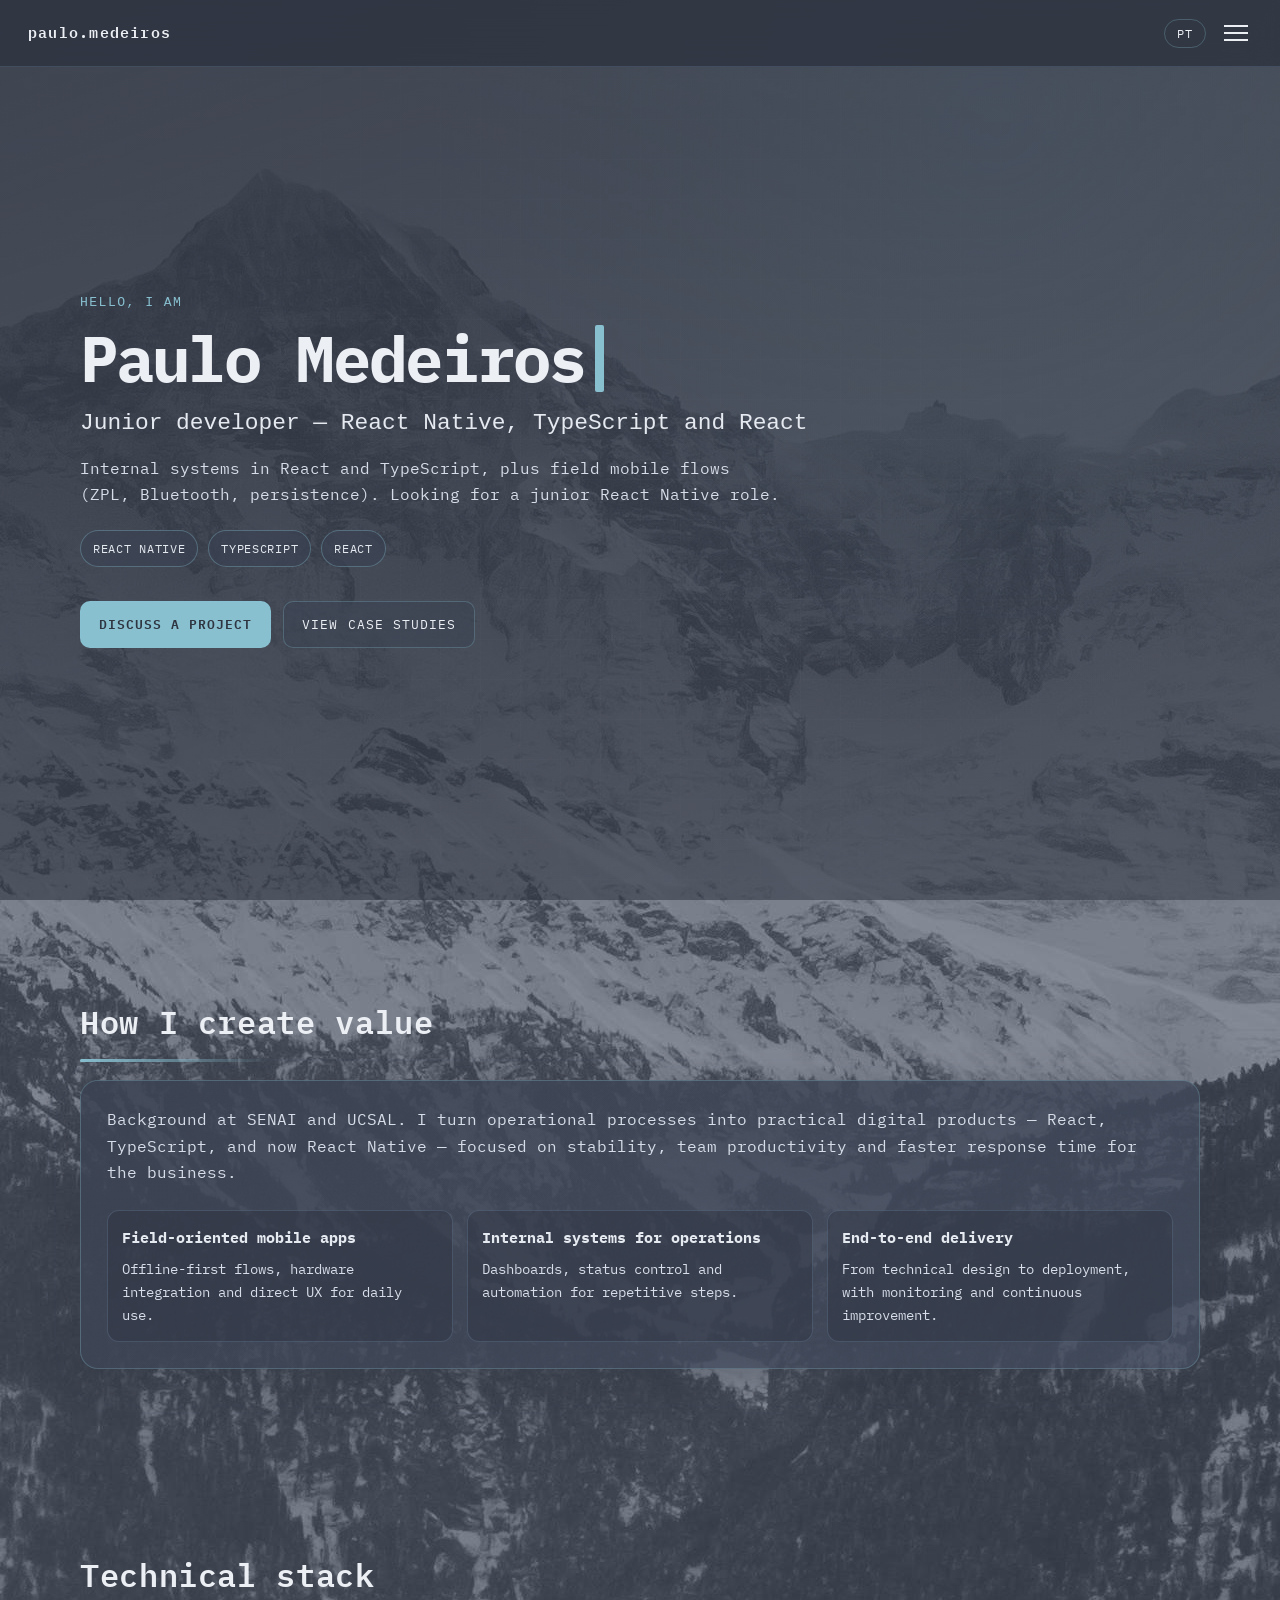
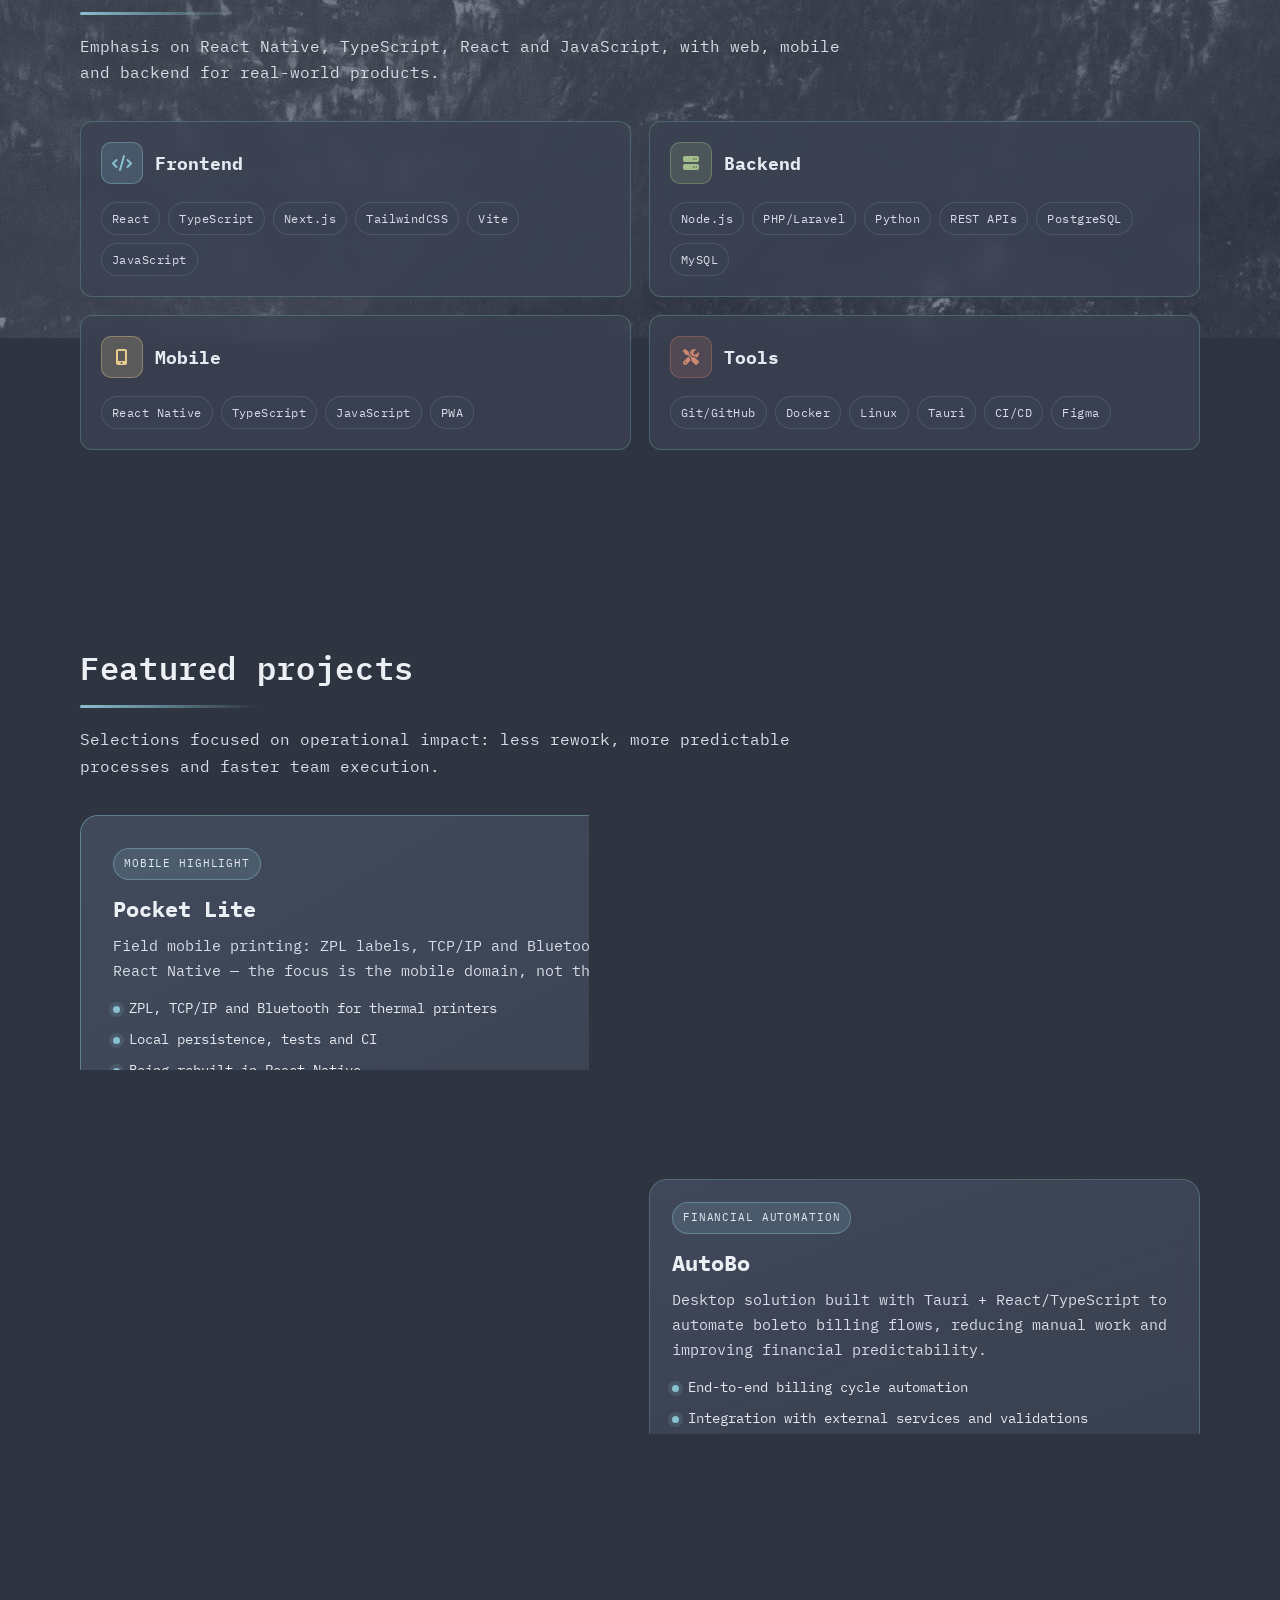
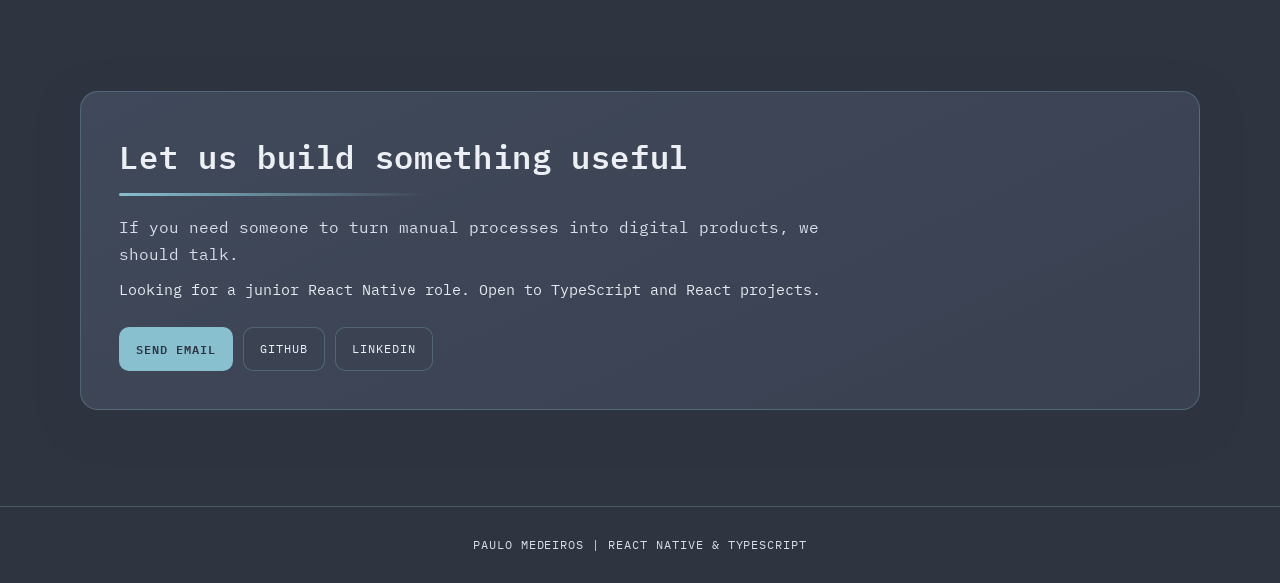
==== commit 5c92b1bc: "fix: LinkedIn correto e posicionamento React Native Corrige o href do LinkedIn no contato para phmed" ====
--- a/index.html
+++ b/index.html
@@ -43,14 +43,14 @@
                     <span class="hero-name-text" id="heroNameText"></span>
                     <span class="hero-cursor" aria-hidden="true"></span>
                 </h1>
-                <p class="hero-role" data-i18n="heroRole">Full Stack com foco em Mobile e automação</p>
+                <p class="hero-role" data-i18n="heroRole">Junior em React Native, TypeScript e React</p>
                 <p class="hero-pitch" data-i18n="heroPitch">
-                    Desenvolvimento de aplicativos, sistemas internos e fluxos de automação que reduzem tarefas manuais e aceleram a operação.
+                    Sistemas internos em React e TypeScript e fluxos mobile de campo (ZPL, Bluetooth, persistência). Busco vaga junior em React Native.
                 </p>
                 <div class="hero-chips">
-                    <span class="hero-chip">Mobile</span>
-                    <span class="hero-chip">Rust</span>
-                    <span class="hero-chip">Java</span>
+                    <span class="hero-chip">React Native</span>
+                    <span class="hero-chip">TypeScript</span>
+                    <span class="hero-chip">React</span>
                 </div>
                 <div class="hero-actions">
                     <a href="#contact" class="hero-cta hero-cta-primary" data-i18n="heroPrimaryCta">Fale comigo</a>
@@ -65,7 +65,7 @@
             <h2 class="section-title" data-i18n="aboutTitle">Como eu gero valor</h2>
             <div class="about-content">
                 <p data-i18n="aboutText">
-                    Traduzo processos operacionais em produtos digitais práticos, com foco em estabilidade, produtividade da equipe e tempo de resposta menor para o negócio.
+                    Formação no SENAI e na UCSAL. Traduzo processos operacionais em produtos digitais práticos — React, TypeScript e agora React Native — com foco em estabilidade, produtividade da equipe e tempo de resposta menor para o negócio.
                 </p>
                 <div class="about-kpis">
                     <article class="about-kpi">
@@ -89,7 +89,7 @@
         <div class="container">
             <h2 class="section-title" data-i18n="skillsTitle">Stack técnica</h2>
             <p class="section-intro" data-i18n="skillsIntro">
-                Combinação de stack web, mobile e backend para construir produtos de uso real, com performance e manutenção simples.
+                Ênfase em React Native, TypeScript, React e JavaScript, com web, mobile e backend para produtos de uso real.
             </p>
 
             <div class="skills-grid" id="skillsGrid">
@@ -140,9 +140,9 @@
                     </div>
                     <div class="skill-card-content">
                         <div class="skill-tags">
-                            <span class="skill-tag-badge">Flutter</span>
-                            <span class="skill-tag-badge">Dart</span>
                             <span class="skill-tag-badge">React Native</span>
+                            <span class="skill-tag-badge">TypeScript</span>
+                            <span class="skill-tag-badge">JavaScript</span>
                             <span class="skill-tag-badge">PWA</span>
                         </div>
                     </div>
@@ -182,20 +182,20 @@
                     <div class="card-header">
                         <span class="card-badge" data-i18n="proj1Badge">Destaque mobile</span>
                     </div>
-                    <h3 class="card-title" data-i18n="proj1Title">ZPL Template Printer</h3>
+                    <h3 class="card-title" data-i18n="proj1Title">Pocket Lite</h3>
                     <p class="card-description" data-i18n="proj1Desc">
-                        Aplicativo Flutter para criação de etiquetas ZPL em campo, com conexão Bluetooth em impressoras térmicas e configuração rápida de modelos por contexto de uso.
+                        App de impressão móvel em campo: etiquetas ZPL, envio por TCP/IP e Bluetooth, persistência local, testes e CI. Em reconstrução em React Native — o foco é o domínio mobile, não o framework da versão inicial.
                     </p>
                     <ul class="card-highlights">
-                        <li data-i18n="proj1Highlight1">Fluxo focado em operação logística</li>
-                        <li data-i18n="proj1Highlight2">Edição dinâmica de layout sem retrabalho</li>
-                        <li data-i18n="proj1Highlight3">Execução local com baixa dependência externa</li>
+                        <li data-i18n="proj1Highlight1">ZPL, TCP/IP e Bluetooth para impressoras térmicas</li>
+                        <li data-i18n="proj1Highlight2">Persistência local, testes e CI</li>
+                        <li data-i18n="proj1Highlight3">Sendo refeito em React Native</li>
                     </ul>
                     <div class="card-tags">
-                        <span>Flutter</span>
-                        <span>Dart</span>
+                        <span>ZPL</span>
+                        <span>TCP/IP</span>
                         <span>Bluetooth</span>
-                        <span>SQLite</span>
+                        <span>React Native</span>
                     </div>
                 </article>
 
@@ -213,8 +213,8 @@
                     </ul>
                     <div class="card-tags">
                         <span>React</span>
+                        <span>TypeScript</span>
                         <span>Tauri</span>
-                        <span>PostgreSQL</span>
                     </div>
                 </article>
 
@@ -276,12 +276,12 @@
                     Se você procura alguém para transformar processo manual em produto digital, podemos conversar.
                 </p>
                 <p class="contact-availability" data-i18n="contactAvailability">
-                    Disponível para freelas estratégicos e oportunidades full stack/mobile.
+                    Buscando vaga junior em React Native. Aberto a projetos com TypeScript e React.
                 </p>
                 <div class="contact-links">
                     <a href="mailto:seuemail@email.com" class="contact-btn contact-btn-primary" data-i18n="contactEmail">Enviar email</a>
                     <a href="https://github.com/ph66ng2" target="_blank" rel="noreferrer" class="contact-btn" data-i18n="contactGitHub">GitHub</a>
-                    <a href="https://linkedin.com/in/seuusuario" target="_blank" rel="noreferrer" class="contact-btn" data-i18n="contactLinkedIn">LinkedIn</a>
+                    <a href="https://www.linkedin.com/in/phmedeiros0629/" target="_blank" rel="noreferrer" class="contact-btn" data-i18n="contactLinkedIn">LinkedIn</a>
                 </div>
             </div>
         </div>
@@ -289,7 +289,7 @@
 
     <footer class="footer">
         <div class="footer-overlay" id="footerOverlay"></div>
-        <p data-i18n="footerText">Paulo Medeiros | Full Stack & Mobile</p>
+        <p data-i18n="footerText">Paulo Medeiros | React Native & TypeScript</p>
     </footer>
 
     <script src="script/script.js"></script>
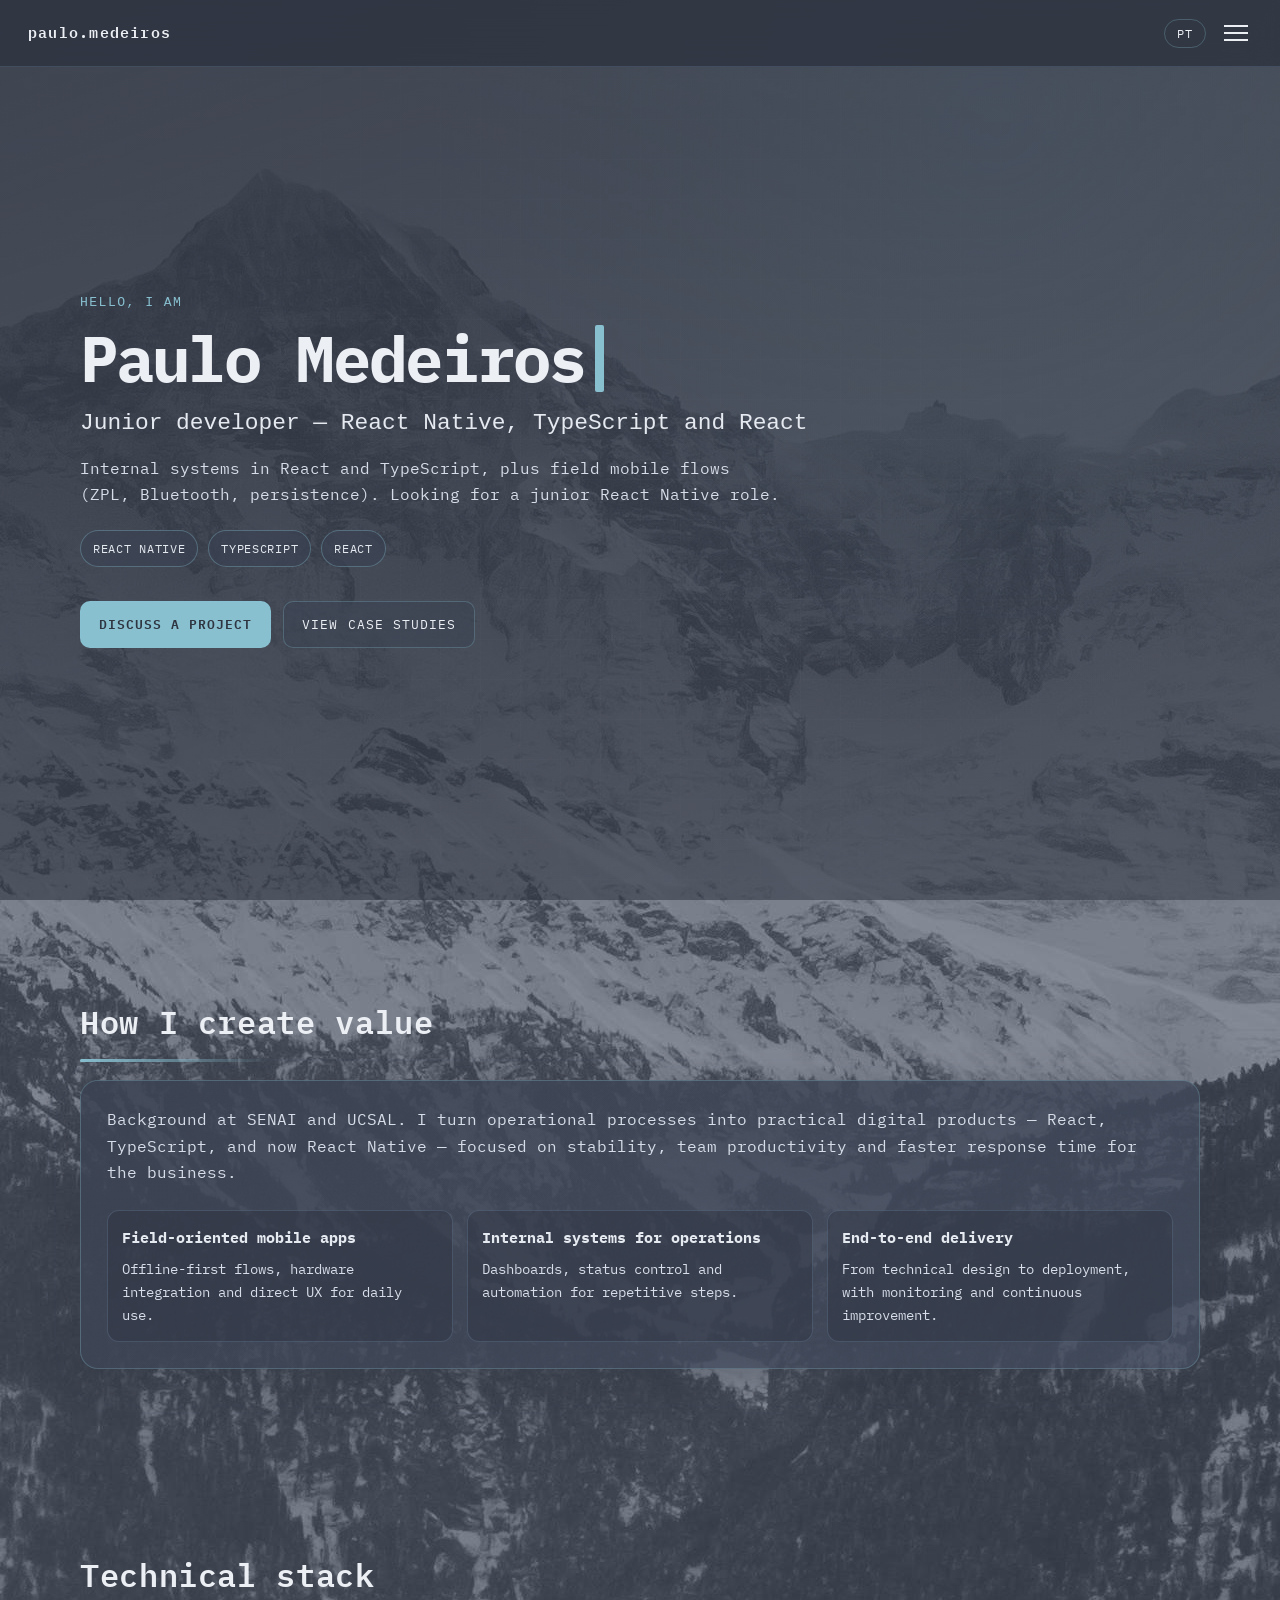
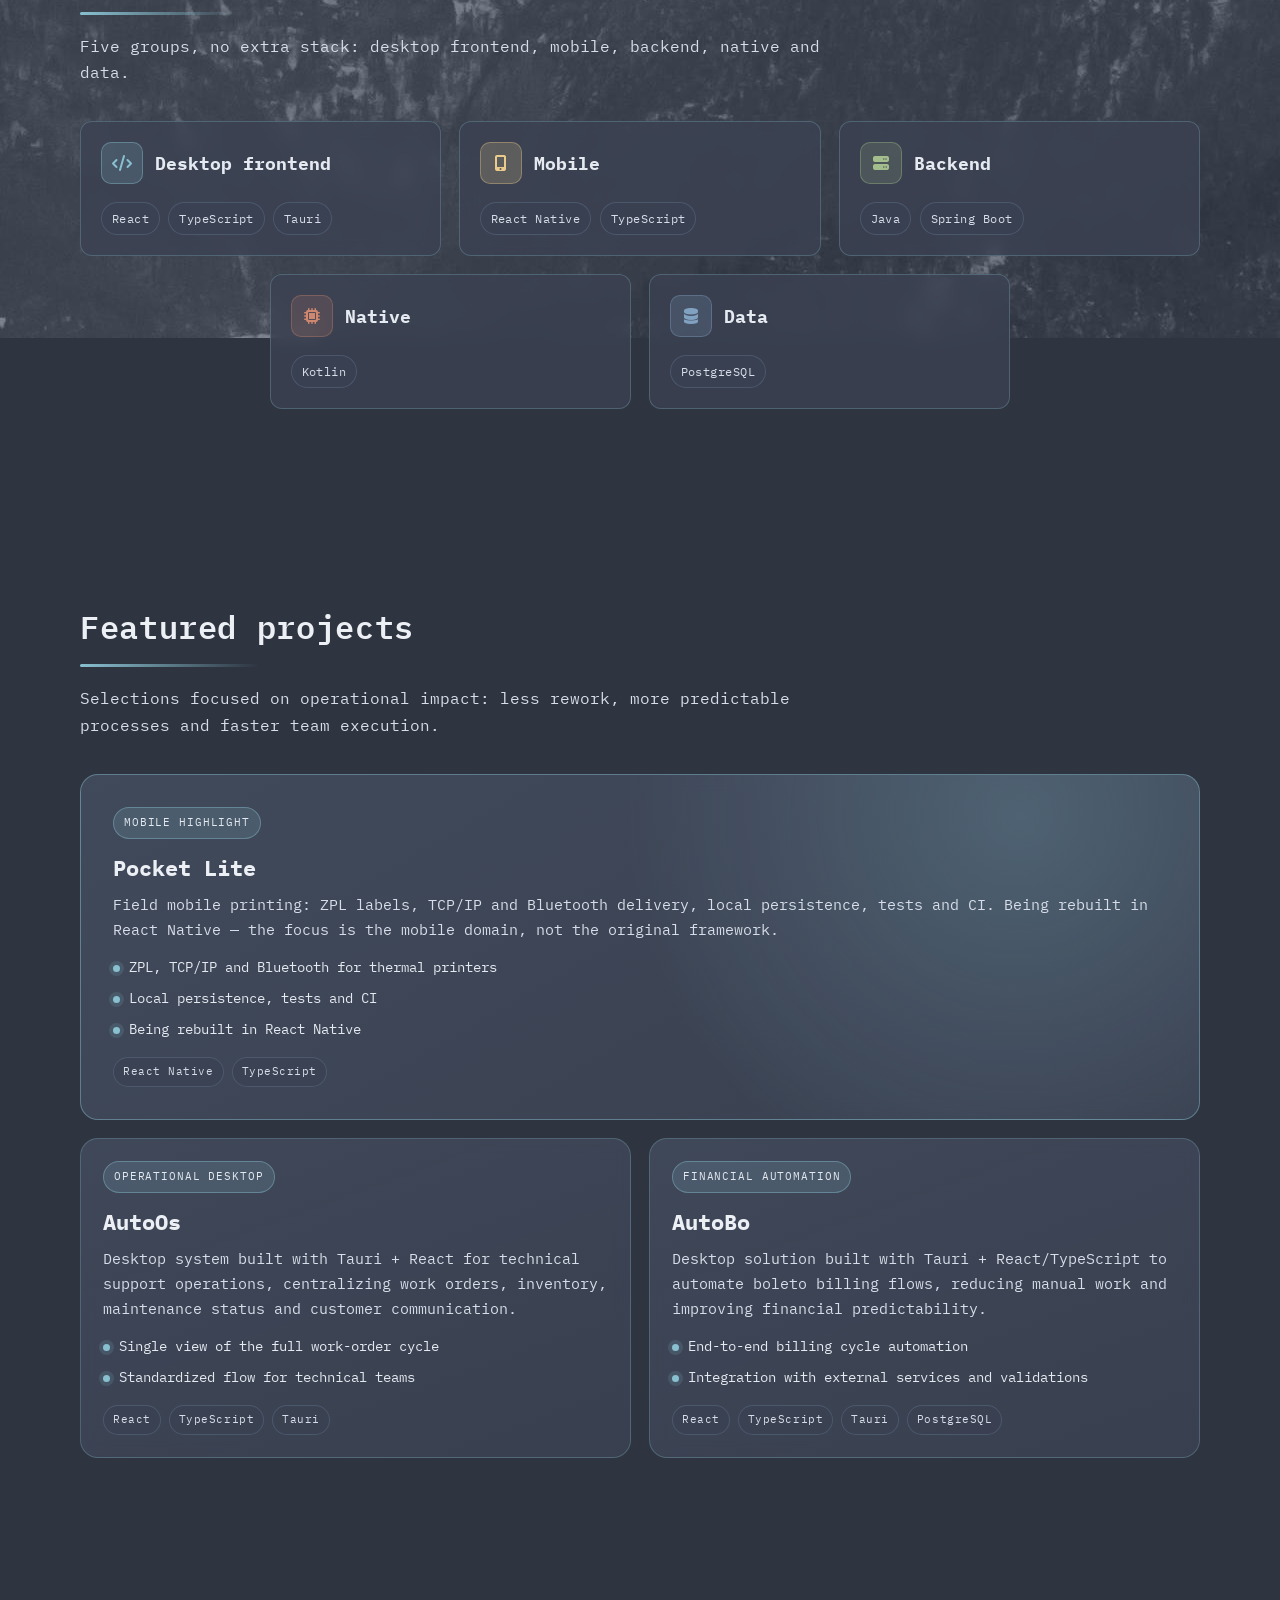
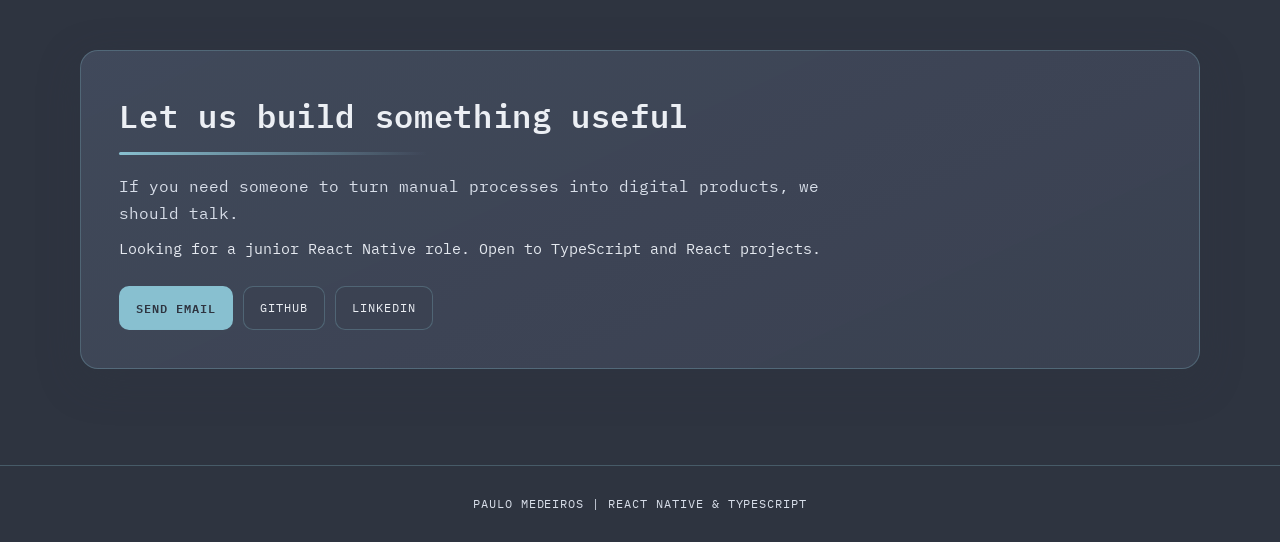
==== commit f1da8206: "fix: stack canônica em cinco grupos na landing Substitui as cards de stack por Frontend desktop, Mob" ====
--- a/index.html
+++ b/index.html
@@ -89,7 +89,7 @@
         <div class="container">
             <h2 class="section-title" data-i18n="skillsTitle">Stack técnica</h2>
             <p class="section-intro" data-i18n="skillsIntro">
-                Ênfase em React Native, TypeScript, React e JavaScript, com web, mobile e backend para produtos de uso real.
+                Cinco grupos, sem stack extra: frontend desktop, mobile, backend, nativo e dados.
             </p>
 
             <div class="skills-grid" id="skillsGrid">
@@ -98,16 +98,28 @@
                         <div class="skill-card-icon frontend-icon">
                             <i class="fas fa-code"></i>
                         </div>
-                        <h3 class="skill-card-title" data-i18n="skillFrontend">Frontend</h3>
+                        <h3 class="skill-card-title" data-i18n="skillFrontendDesktop">Frontend desktop</h3>
                     </div>
                     <div class="skill-card-content">
                         <div class="skill-tags">
                             <span class="skill-tag-badge">React</span>
                             <span class="skill-tag-badge">TypeScript</span>
-                            <span class="skill-tag-badge">Next.js</span>
-                            <span class="skill-tag-badge">TailwindCSS</span>
-                            <span class="skill-tag-badge">Vite</span>
-                            <span class="skill-tag-badge">JavaScript</span>
+                            <span class="skill-tag-badge">Tauri</span>
+                        </div>
+                    </div>
+                </div>
+
+                <div class="skill-card" data-category="mobile">
+                    <div class="skill-card-header">
+                        <div class="skill-card-icon mobile-icon">
+                            <i class="fas fa-mobile-alt"></i>
+                        </div>
+                        <h3 class="skill-card-title" data-i18n="skillMobile">Mobile</h3>
+                    </div>
+                    <div class="skill-card-content">
+                        <div class="skill-tags">
+                            <span class="skill-tag-badge">React Native</span>
+                            <span class="skill-tag-badge">TypeScript</span>
                         </div>
                     </div>
                 </div>
@@ -121,48 +133,36 @@
                     </div>
                     <div class="skill-card-content">
                         <div class="skill-tags">
-                            <span class="skill-tag-badge">Node.js</span>
-                            <span class="skill-tag-badge">PHP/Laravel</span>
-                            <span class="skill-tag-badge">Python</span>
-                            <span class="skill-tag-badge">REST APIs</span>
+                            <span class="skill-tag-badge">Java</span>
+                            <span class="skill-tag-badge">Spring Boot</span>
+                        </div>
+                    </div>
+                </div>
+
+                <div class="skill-card" data-category="native">
+                    <div class="skill-card-header">
+                        <div class="skill-card-icon native-icon">
+                            <i class="fas fa-microchip"></i>
+                        </div>
+                        <h3 class="skill-card-title" data-i18n="skillNative">Nativo</h3>
+                    </div>
+                    <div class="skill-card-content">
+                        <div class="skill-tags">
+                            <span class="skill-tag-badge">Kotlin</span>
+                        </div>
+                    </div>
+                </div>
+
+                <div class="skill-card" data-category="data">
+                    <div class="skill-card-header">
+                        <div class="skill-card-icon data-icon">
+                            <i class="fas fa-database"></i>
+                        </div>
+                        <h3 class="skill-card-title" data-i18n="skillData">Dados</h3>
+                    </div>
+                    <div class="skill-card-content">
+                        <div class="skill-tags">
                             <span class="skill-tag-badge">PostgreSQL</span>
-                            <span class="skill-tag-badge">MySQL</span>
-                        </div>
-                    </div>
-                </div>
-
-                <div class="skill-card" data-category="mobile">
-                    <div class="skill-card-header">
-                        <div class="skill-card-icon mobile-icon">
-                            <i class="fas fa-mobile-alt"></i>
-                        </div>
-                        <h3 class="skill-card-title" data-i18n="skillMobile">Mobile</h3>
-                    </div>
-                    <div class="skill-card-content">
-                        <div class="skill-tags">
-                            <span class="skill-tag-badge">React Native</span>
-                            <span class="skill-tag-badge">TypeScript</span>
-                            <span class="skill-tag-badge">JavaScript</span>
-                            <span class="skill-tag-badge">PWA</span>
-                        </div>
-                    </div>
-                </div>
-
-                <div class="skill-card" data-category="tools">
-                    <div class="skill-card-header">
-                        <div class="skill-card-icon tools-icon">
-                            <i class="fas fa-tools"></i>
-                        </div>
-                        <h3 class="skill-card-title" data-i18n="skillTools">Ferramentas</h3>
-                    </div>
-                    <div class="skill-card-content">
-                        <div class="skill-tags">
-                            <span class="skill-tag-badge">Git/GitHub</span>
-                            <span class="skill-tag-badge">Docker</span>
-                            <span class="skill-tag-badge">Linux</span>
-                            <span class="skill-tag-badge">Tauri</span>
-                            <span class="skill-tag-badge">CI/CD</span>
-                            <span class="skill-tag-badge">Figma</span>
                         </div>
                     </div>
                 </div>
@@ -192,10 +192,8 @@
                         <li data-i18n="proj1Highlight3">Sendo refeito em React Native</li>
                     </ul>
                     <div class="card-tags">
-                        <span>ZPL</span>
-                        <span>TCP/IP</span>
-                        <span>Bluetooth</span>
                         <span>React Native</span>
+                        <span>TypeScript</span>
                     </div>
                 </article>
 
@@ -231,6 +229,7 @@
                         <li data-i18n="proj3Highlight2">Integração com serviços externos e validações</li>
                     </ul>
                     <div class="card-tags">
+                        <span>React</span>
                         <span>TypeScript</span>
                         <span>Tauri</span>
                         <span>PostgreSQL</span>
--- a/style/style.css
+++ b/style/style.css
@@ -444,17 +444,26 @@
 
 .skills-grid {
     display: grid;
-    grid-template-columns: repeat(2, minmax(0, 1fr));
+    grid-template-columns: repeat(6, minmax(0, 1fr));
     gap: 18px;
 }
 
 .skill-card {
+    grid-column: span 2;
     border: 1px solid var(--line);
     border-radius: var(--radius-md);
     padding: 20px;
     background-color: var(--panel);
     backdrop-filter: blur(8px);
     transition: transform 0.25s ease, border-color 0.25s ease;
+}
+
+.skill-card:nth-child(4) {
+    grid-column: 2 / span 2;
+}
+
+.skill-card:nth-child(5) {
+    grid-column: 4 / span 2;
 }
 
 .skill-card:hover {
@@ -496,10 +505,16 @@
     color: var(--accent-warm);
 }
 
-.tools-icon {
+.native-icon {
     background-color: rgba(208, 135, 112, 0.16);
     border-color: rgba(208, 135, 112, 0.32);
     color: #D08770;
+}
+
+.data-icon {
+    background-color: rgba(129, 161, 193, 0.2);
+    border-color: rgba(129, 161, 193, 0.36);
+    color: var(--accent-strong);
 }
 
 .skill-card-title {
@@ -934,6 +949,10 @@
         grid-template-columns: 1fr;
     }
 
+    .skill-card {
+        grid-column: auto;
+    }
+
     .project-card-featured {
         grid-column: auto;
     }
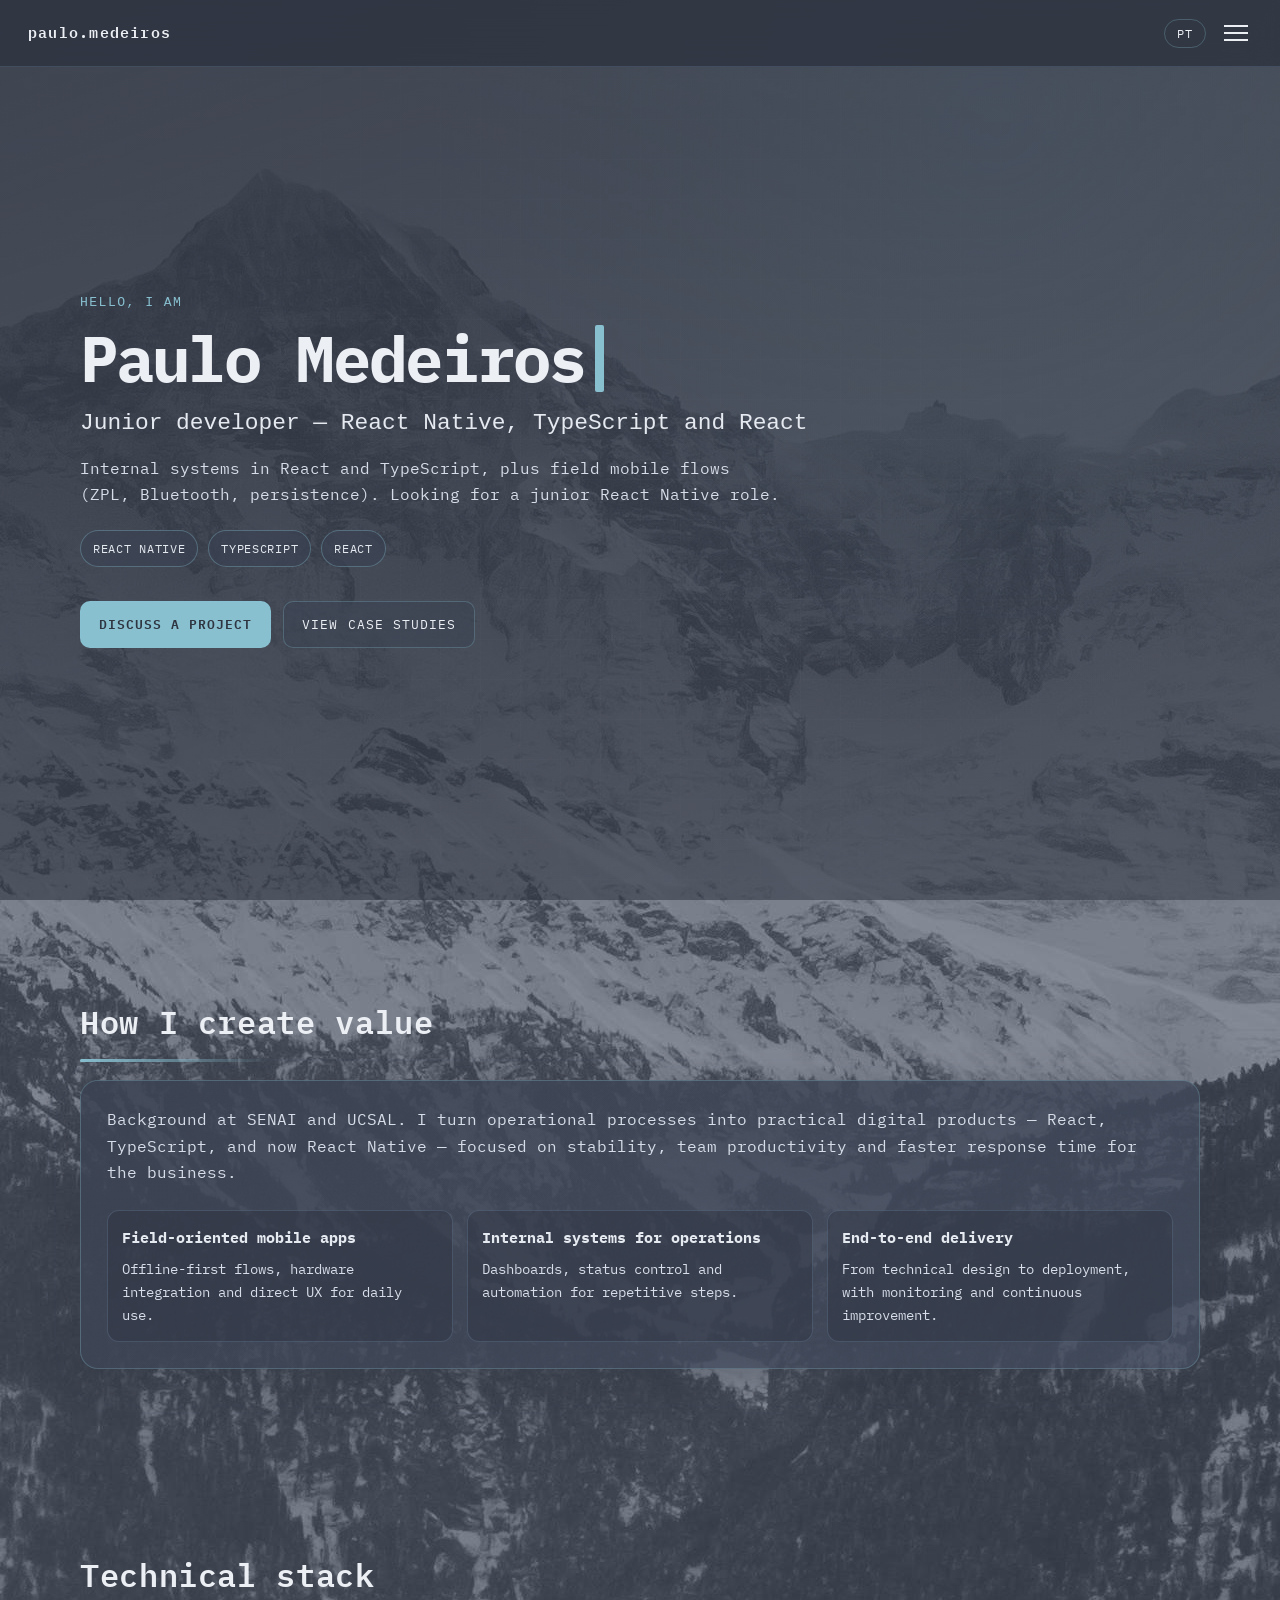
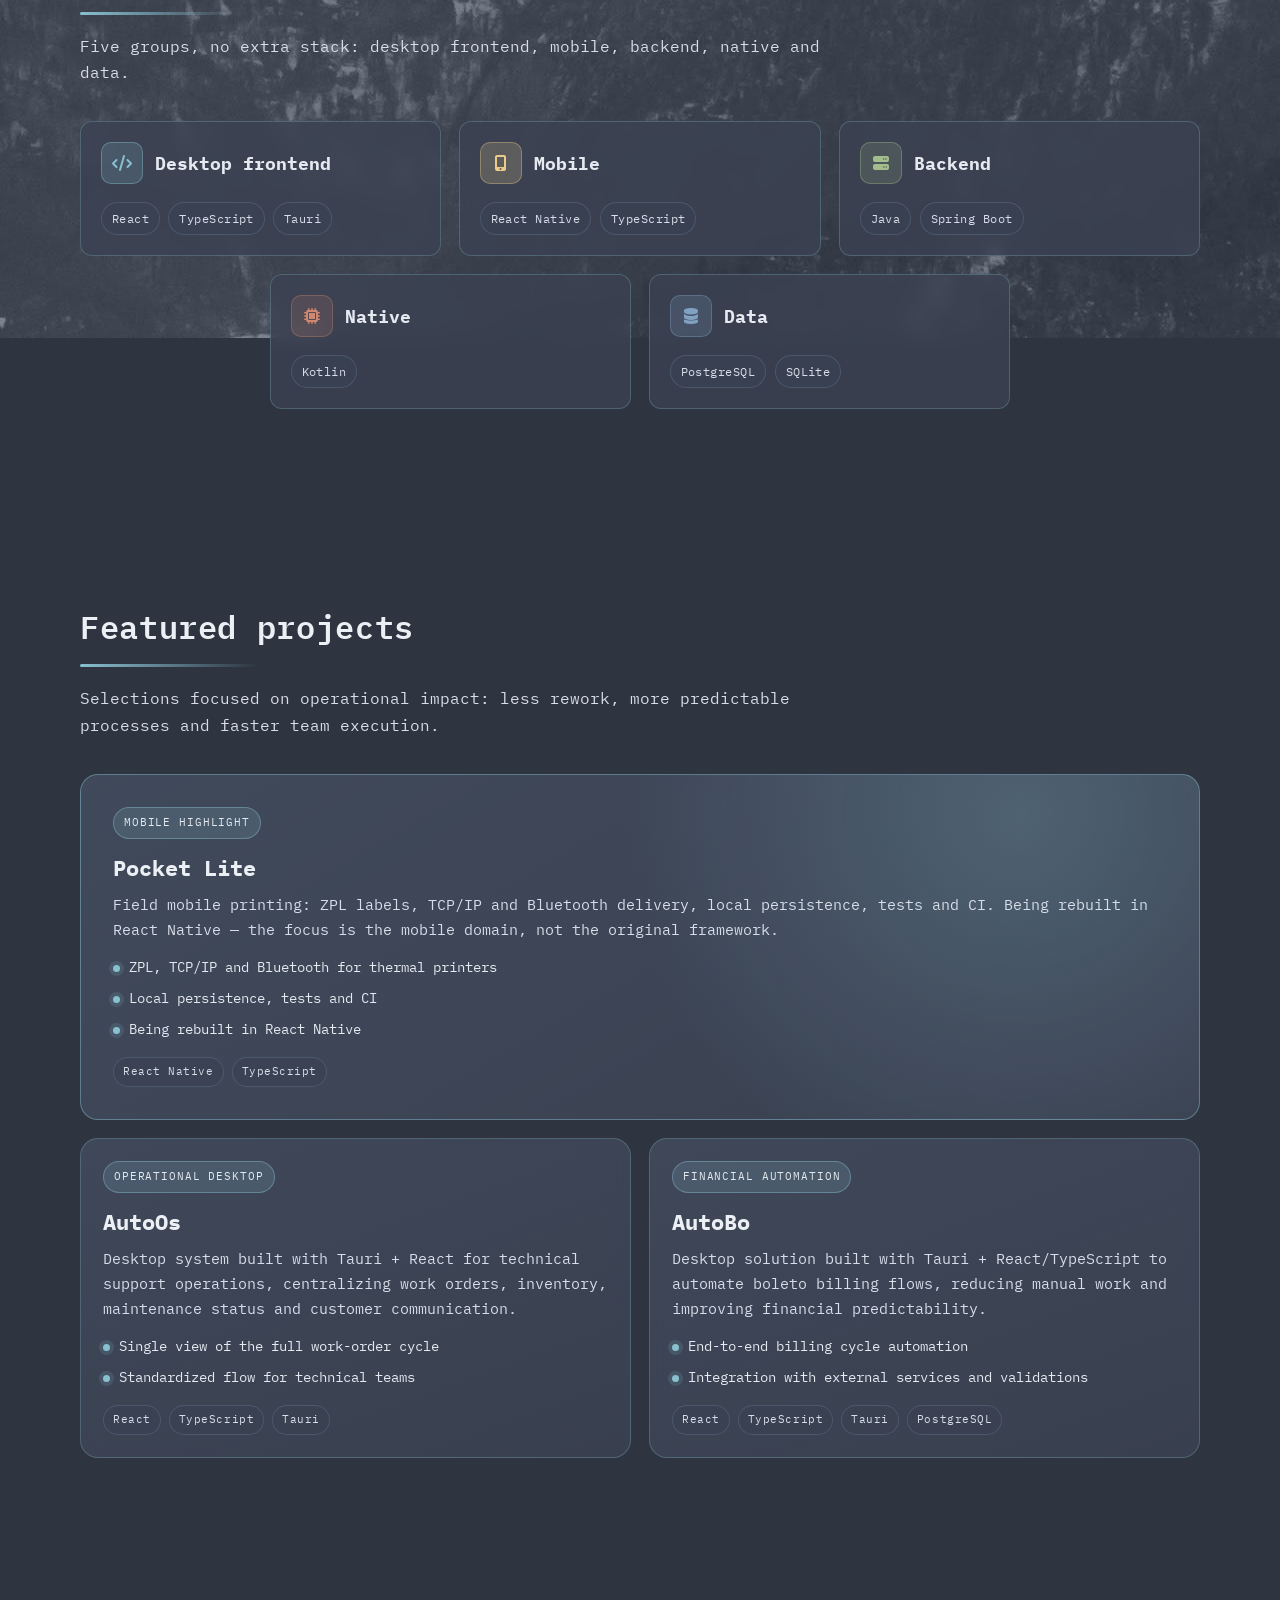
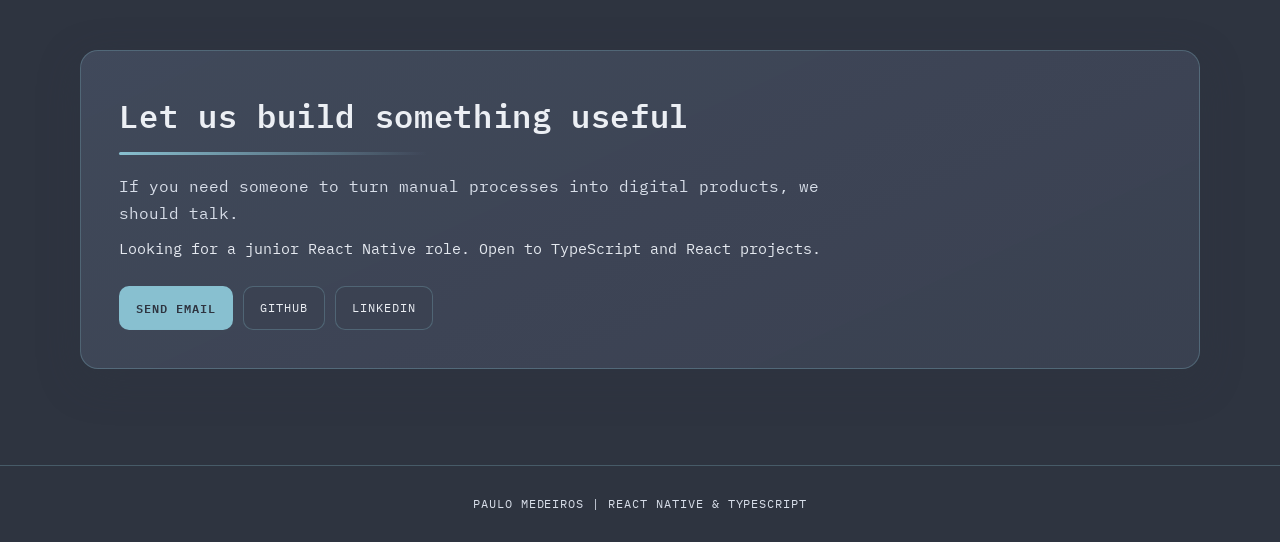
==== commit 830e0107: "fix: inclui SQLite no grupo Dados da stack técnica Co-authored-by: Paulo Medeiros <ph66ng2@users.nor" ====
--- a/index.html
+++ b/index.html
@@ -163,6 +163,7 @@
                     <div class="skill-card-content">
                         <div class="skill-tags">
                             <span class="skill-tag-badge">PostgreSQL</span>
+                            <span class="skill-tag-badge">SQLite</span>
                         </div>
                     </div>
                 </div>
